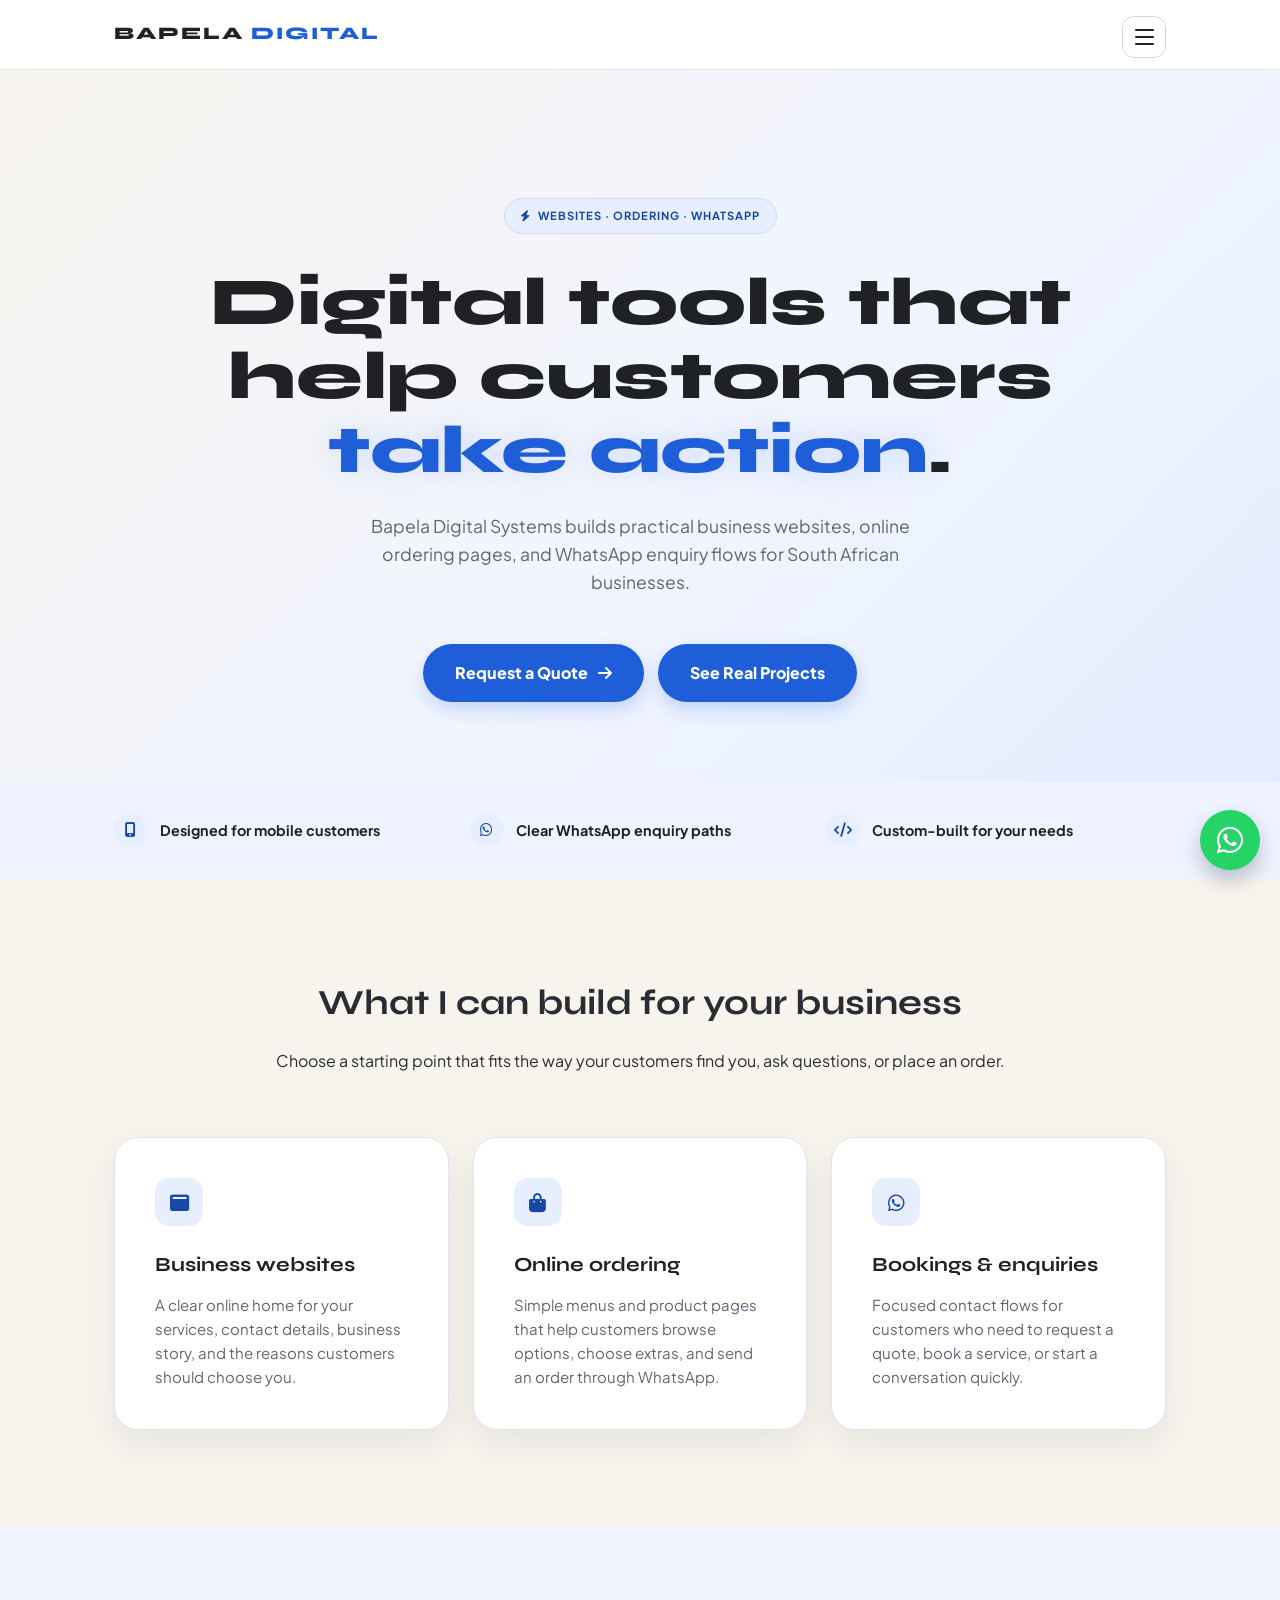
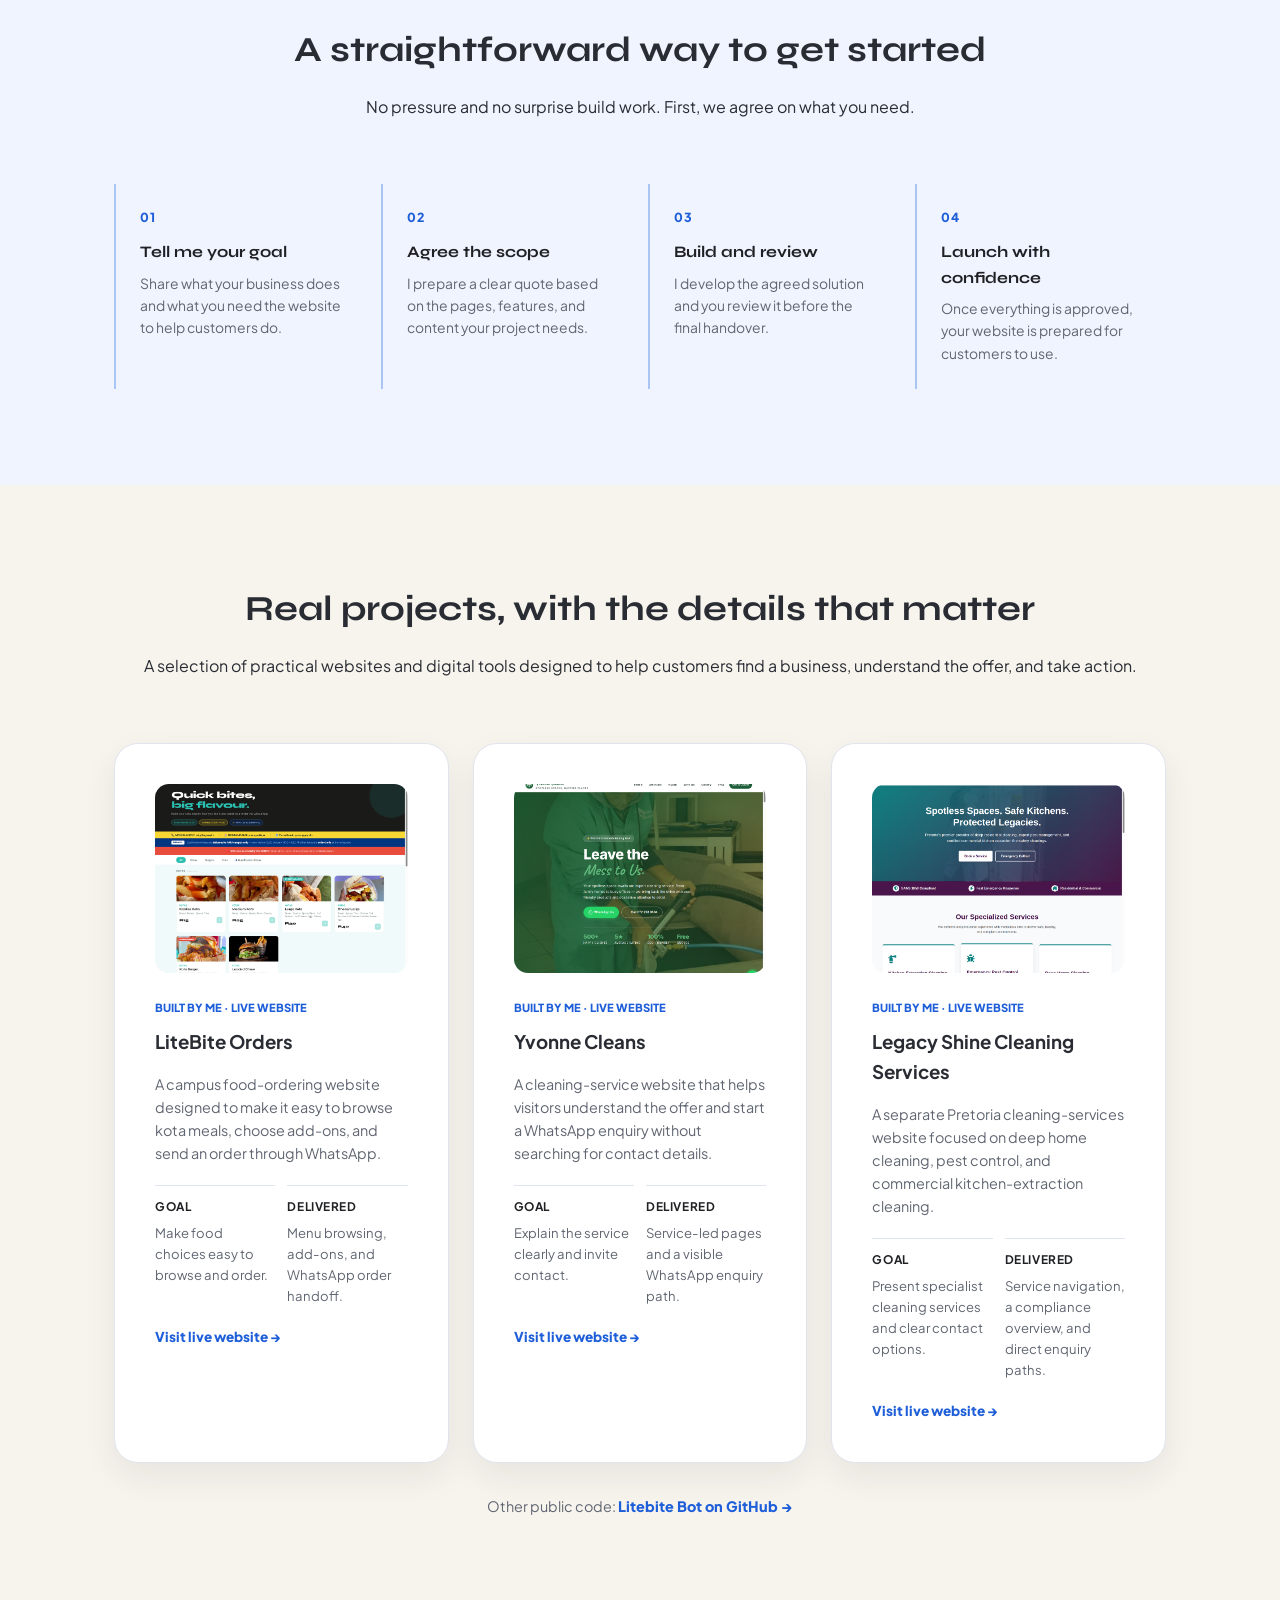
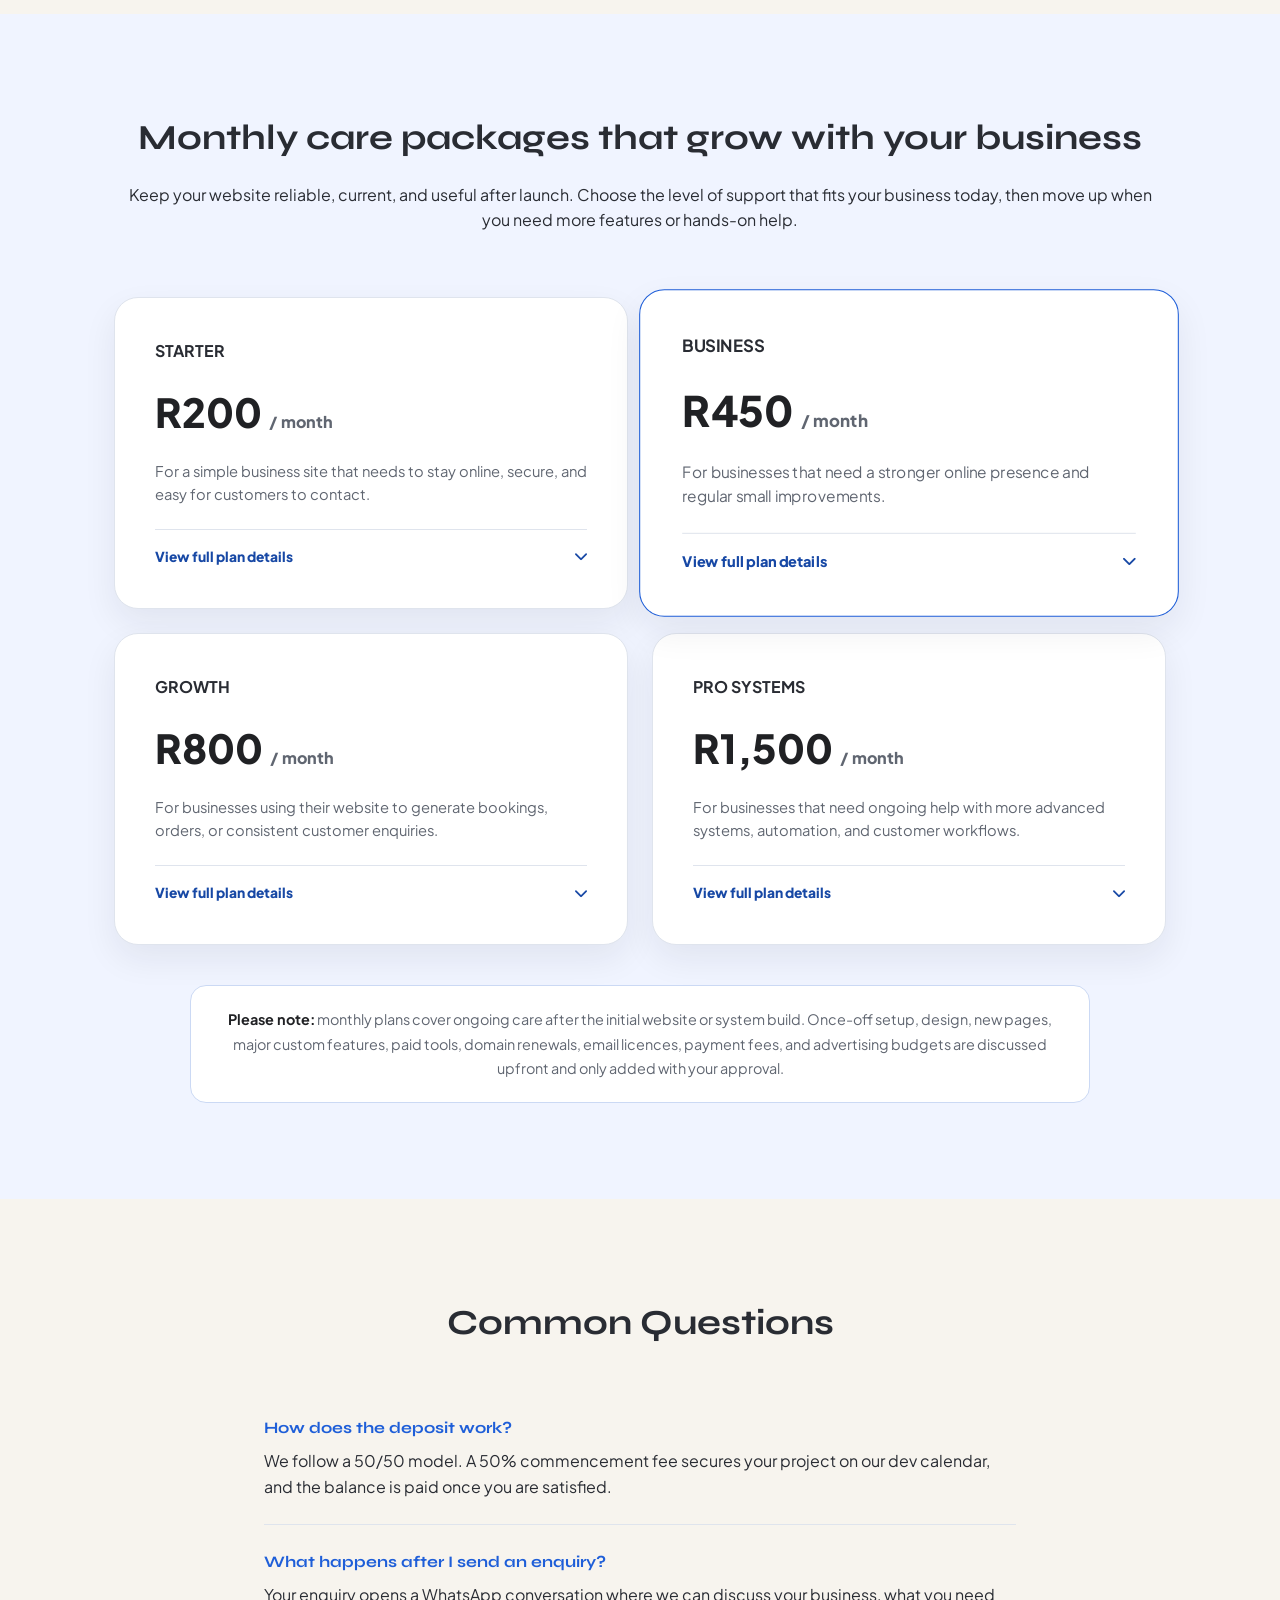
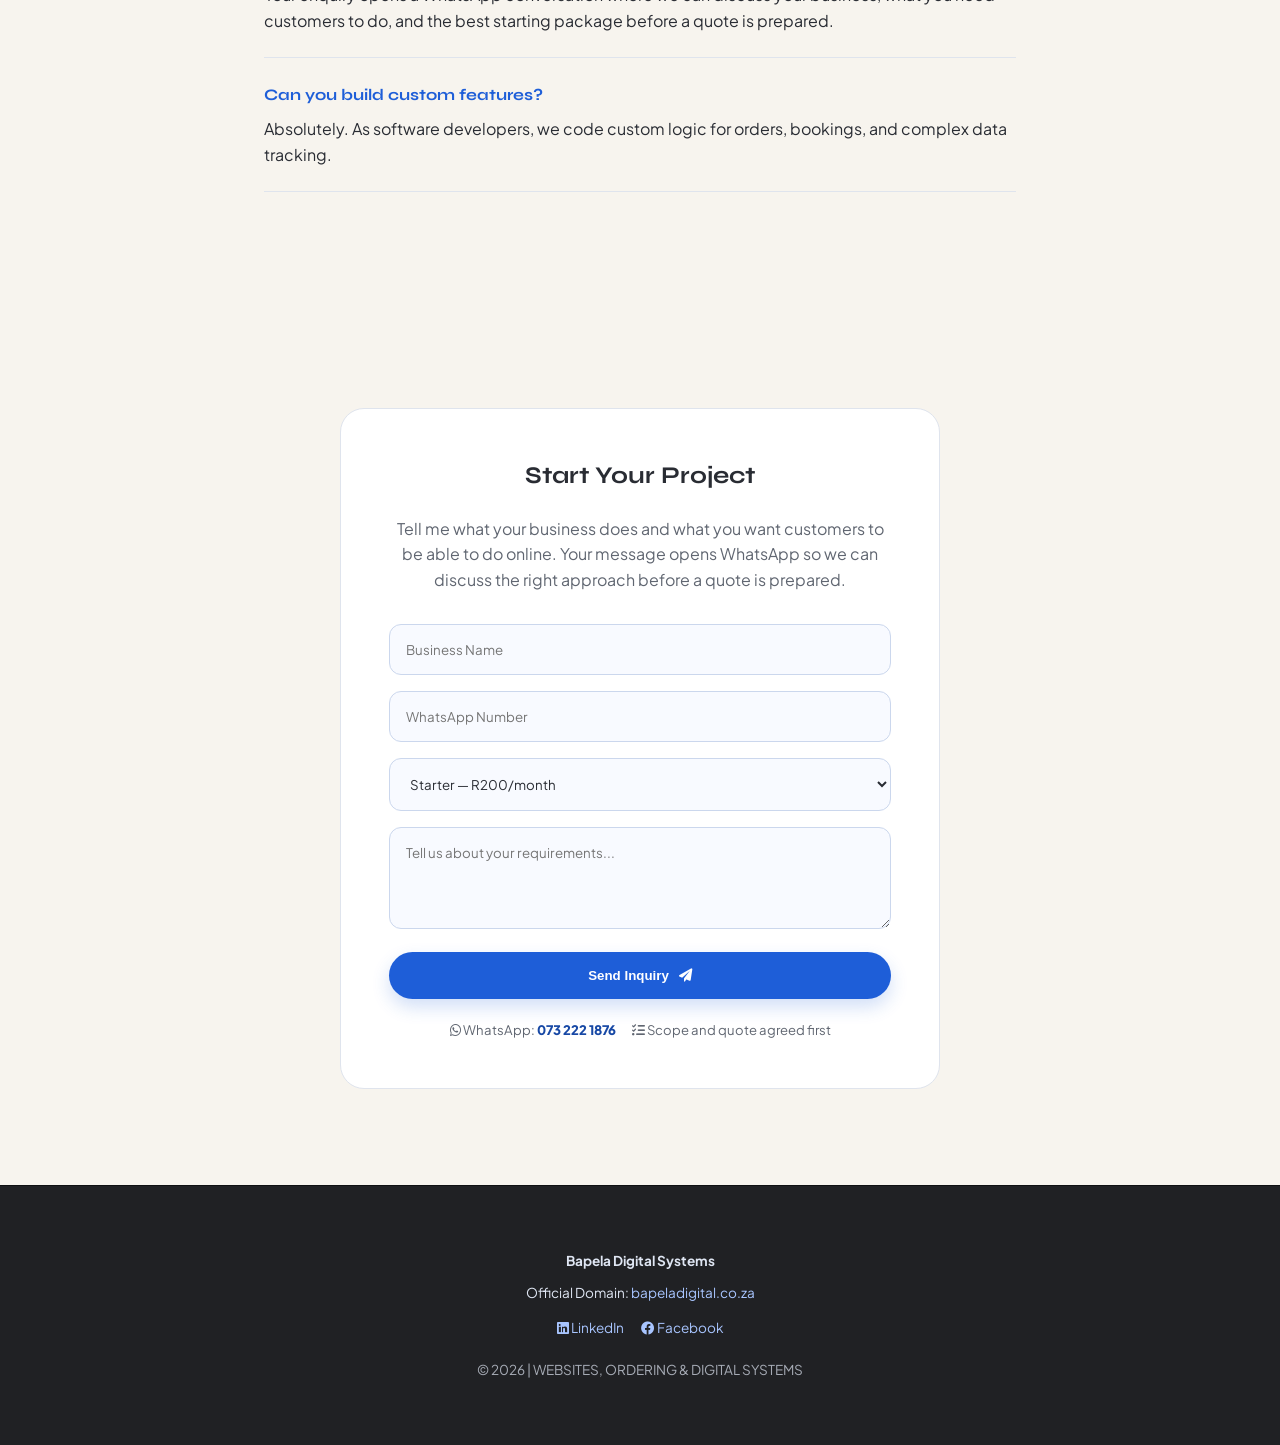
==== index.html @ 9dc8b7f1 "copy: streamline homepage brand messaging" ====
<!DOCTYPE html>
<html lang="en">
<head>
  <meta charset="UTF-8">
  <meta name="viewport" content="width=device-width, initial-scale=1.0">
  <title>Bapela Digital | Websites, Ordering &amp; Digital Systems</title>
  <meta name="description" content="Bapela Digital builds practical business websites, online ordering pages, and WhatsApp enquiry flows for South African businesses.">
  <meta name="author" content="Lucky Gomotso Malaka">
  <meta name="creator" content="Lucky Gomotso Malaka">
  <meta name="theme-color" content="#1e5ed8">
  <meta property="og:title" content="Bapela Digital">
  <meta property="og:description" content="Practical websites, ordering pages, and WhatsApp enquiry flows for South African businesses.">
  <meta property="og:type" content="website">
  <meta property="og:site_name" content="Bapela Digital">
  <meta property="og:locale" content="en_ZA">
  <meta property="og:url" content="https://bapeladigital.co.za/">
  <meta property="og:image" content="https://bapeladigital.co.za/assets/bapela-search-icon-512.png">
  <meta property="og:image:alt" content="Bapela Digital Systems blue-and-black logo">
  <meta property="og:image:width" content="512">
  <meta property="og:image:height" content="512">
  <meta name="twitter:card" content="summary">
  <meta name="twitter:title" content="Bapela Digital">
  <meta name="twitter:description" content="Practical websites, ordering pages, and WhatsApp enquiry flows for South African businesses.">
  <meta name="twitter:image" content="https://bapeladigital.co.za/assets/bapela-search-icon-512.png">
  <meta name="twitter:image:alt" content="Bapela Digital Systems blue-and-black logo">
  <link rel="canonical" href="https://bapeladigital.co.za/">
  <link href="https://fonts.googleapis.com/css2?family=Syne:wght@400;700;800&family=Plus+Jakarta+Sans:wght@300;400;500;600;700&display=swap" rel="stylesheet">
  <link rel="stylesheet" href="https://cdnjs.cloudflare.com/ajax/libs/font-awesome/6.0.0/css/all.min.css">
  
  <style>
    :root {
      --brand: #1e5ed8;
      --brand-strong: #1748a5;
      --brand-on-dark: #a8c5ff;
      --brand-glow: rgba(30, 94, 216, 0.16);
      --ink: #202124;
      --bg: #f7f4ee;
      --card: #ffffff;
      --text: #292c33;
      --sub: #606671;
      --border: #dfe4ed;
      --radius: 24px;
    }

    * { margin: 0; padding: 0; box-sizing: border-box; }
    html { scroll-behavior: smooth; }
    body { font-family: 'Plus Jakarta Sans', sans-serif; background: var(--bg); color: var(--text); line-height: 1.6; overflow-x: hidden; }
    .container { max-width: 1100px; margin: 0 auto; padding: 0 1.5rem; }

    /* Navigation */
    header { background: rgba(255, 255, 255, 0.94); backdrop-filter: blur(12px); padding: 0.72rem 0; position: sticky; top: 0; z-index: 1000; border-bottom: 1px solid var(--border); }
    .header-inner { display: flex; justify-content: space-between; align-items: center; }
    .logo { font-family: 'Syne', sans-serif; font-weight: 800; font-size: 1.1rem; text-transform: uppercase; letter-spacing: 2px; color: var(--ink); text-decoration: none; }
    .logo span { color: var(--brand); }
    .menu-wrap { position: relative; }
    .menu-toggle { align-items: center; background: #ffffff; border: 1px solid #cbd9f4; border-radius: 12px; cursor: pointer; display: inline-flex; flex-direction: column; gap: 5px; height: 42px; justify-content: center; padding: 0; width: 44px; }
    .menu-toggle span { background: var(--ink); border-radius: 2px; display: block; height: 2px; transition: transform .18s ease, opacity .18s ease; width: 19px; }
    .menu-toggle[aria-expanded="true"] span:nth-child(1) { transform: translateY(7px) rotate(45deg); }
    .menu-toggle[aria-expanded="true"] span:nth-child(2) { opacity: 0; }
    .menu-toggle[aria-expanded="true"] span:nth-child(3) { transform: translateY(-7px) rotate(-45deg); }
    .menu-panel { background: #ffffff; border: 1px solid var(--border); border-radius: 16px; box-shadow: 0 16px 34px rgba(32,33,36,.12); display: grid; gap: 0.15rem; min-width: 176px; opacity: 0; padding: 0.55rem; pointer-events: none; position: absolute; right: 0; top: calc(100% + 0.65rem); transform: translateY(-6px); transition: opacity .18s ease, transform .18s ease; visibility: hidden; }
    .menu-panel.is-open { opacity: 1; pointer-events: auto; transform: translateY(0); visibility: visible; }
    .menu-panel a { border-radius: 10px; color: var(--ink); font-size: 0.84rem; font-weight: 800; padding: 0.75rem 0.85rem; text-decoration: none; }
    .menu-panel a:hover, .menu-panel a:focus-visible { background: #eef3ff; color: var(--brand-strong); outline: none; }

    /* Hero */
    .hero { padding: 8rem 0 5rem; text-align: center; background: linear-gradient(135deg, #f7f4ee 0%, #f1f5ff 55%, #e3edff 100%); }
    .status-badge { display: inline-flex; align-items: center; gap: 8px; background: #e7efff; padding: 8px 16px; border-radius: 100px; border: 1px solid #c9dcff; font-size: 0.7rem; font-weight: 700; color: var(--brand-strong); margin-bottom: 2rem; text-transform: uppercase; letter-spacing: 1px; }
    .hero h1 { font-family: 'Syne', sans-serif; font-size: clamp(2.2rem, 8vw, 4.2rem); font-weight: 800; line-height: 1.1; margin-bottom: 1.5rem; color: var(--ink); }
    .hero h1 span { color: var(--brand); text-shadow: 0 0 30px var(--brand-glow); }
    .hero p { color: var(--sub); font-size: 1.1rem; max-width: 600px; margin: 0 auto 3rem; }
    .hero-actions { display: flex; justify-content: center; gap: 0.9rem; flex-wrap: wrap; }
    .btn-outline { background: transparent; color: var(--brand-strong); border: 1px solid #8dcdbf; box-shadow: none; }
    .btn-outline:hover { background: #ffffff; color: var(--brand-strong); }

    /* Grids & Cards */
    section { padding: 6rem 0; }
    .section-head { text-align: center; margin-bottom: 4rem; }
    .section-head h2 { font-family: 'Syne', sans-serif; font-size: 2.2rem; margin-bottom: 1rem; }
    .grid { display: grid; grid-template-columns: repeat(auto-fit, minmax(300px, 1fr)); gap: 1.5rem; }
    #cases .grid { grid-template-columns: repeat(auto-fit, minmax(280px, 1fr)); }
    .card { background: var(--card); padding: 2.5rem; border-radius: var(--radius); border: 1px solid var(--border); box-shadow: 0 14px 34px rgba(32, 33, 36, 0.07); transition: 0.4s cubic-bezier(0.23, 1, 0.32, 1); }
    .card:hover { border-color: #a7c2f5; transform: translateY(-10px); box-shadow: 0 20px 40px rgba(32, 33, 36, 0.13); }
    .project-card { color: inherit; }
    .project-card img { display: block; width: 100%; aspect-ratio: 4 / 3; object-fit: cover; border-radius: 14px; margin-bottom: 1.25rem; }
    .project-thumb { display: block; border-radius: 14px; }
    .project-thumb:focus-visible, .project-links a:focus-visible { outline: 3px solid var(--brand); outline-offset: 4px; }
    .project-links { display: flex; gap: 1rem; flex-wrap: wrap; margin-top: 1.25rem; }
    .project-links a { color: var(--brand); font-size: 0.85rem; font-weight: 800; text-decoration: none; }
    .project-links a:hover { text-decoration: underline; }
    .other-project { margin-top: 2rem; text-align: center; color: var(--sub); font-size: 0.9rem; }
    .other-project a { color: var(--brand); font-weight: 800; text-decoration: none; }
    .other-project a:hover { text-decoration: underline; }

    /* Services, process and credibility */
    .proof-bar { display: grid; grid-template-columns: repeat(3, 1fr); gap: 1rem; }
    .proof-item { display: flex; gap: 0.75rem; align-items: center; color: var(--ink); font-size: 0.9rem; font-weight: 700; }
    .proof-item i { width: 2.1rem; height: 2.1rem; display: grid; place-items: center; border-radius: 50%; background: #e7efff; color: var(--brand-strong); }
    .service-card { min-height: 100%; }
    .service-icon { display: grid; place-items: center; width: 3rem; height: 3rem; border-radius: 14px; background: #e7efff; color: var(--brand-strong); font-size: 1.2rem; margin-bottom: 1.4rem; }
    .service-card h3 { font-family: 'Syne', sans-serif; font-size: 1.25rem; margin-bottom: 0.75rem; color: var(--ink); }
    .service-card p { color: var(--sub); font-size: 0.94rem; }
    .process-grid { display: grid; grid-template-columns: repeat(4, 1fr); gap: 1rem; }
    .step { position: relative; padding: 1.5rem; border-left: 2px solid #aac4f4; }
    .step-number { display: block; color: var(--brand); font-weight: 800; font-size: 0.78rem; letter-spacing: 0.1em; margin-bottom: 0.7rem; }
    .step h3 { color: var(--ink); font-family: 'Syne', sans-serif; font-size: 1rem; margin-bottom: 0.5rem; }
    .step p { color: var(--sub); font-size: 0.87rem; }
    .case-facts { display: grid; grid-template-columns: 1fr 1fr; gap: 0.75rem; margin-top: 1.25rem; }
    .case-fact { padding-top: 0.75rem; border-top: 1px solid var(--border); color: var(--sub); font-size: 0.82rem; }
    .case-fact strong { display: block; color: var(--ink); font-size: 0.74rem; text-transform: uppercase; letter-spacing: 0.05em; margin-bottom: 0.3rem; }

    /* Tech Stack Icons */
    .tech-icons { display: flex; justify-content: center; gap: 2.5rem; flex-wrap: wrap; opacity: 0.7; margin-top: 2rem; color: var(--ink); }
    .tech-icons i, .tech-icons span { font-size: 2rem; transition: 0.3s; }
    
    /* Pricing */
    .price { font-size: 2.5rem; font-weight: 800; margin: 1rem 0; color: var(--ink); }
    .price span { font-size: 1rem; color: var(--sub); }
    #pricing .grid { grid-template-columns: repeat(2, minmax(0, 1fr)); align-items: stretch; }
    .price-card-intro { color: var(--sub); font-size: 0.92rem; min-height: 3rem; }
    .plan-details { border-top: 1px solid var(--border); margin-top: 1.35rem; padding-top: 1rem; }
    .plan-details summary { align-items: center; color: var(--brand-strong); cursor: pointer; display: flex; font-size: 0.86rem; font-weight: 800; justify-content: space-between; list-style: none; }
    .plan-details summary::-webkit-details-marker { display: none; }
    .plan-details summary i { transition: transform 0.2s ease; }
    .plan-details[open] { background: #f8faff; border: 1px solid #cbd9f4; border-radius: 16px; padding: 1.15rem 1.25rem 1.3rem; }
    .plan-details[open] summary { padding-bottom: 0.45rem; }
    .plan-details[open] summary i { transform: rotate(180deg); }
    .inclusion-heading { border-left: 3px solid var(--brand); color: var(--ink); font-family: 'Syne', sans-serif; font-size: 0.8rem; font-weight: 800; letter-spacing: 0.06em; line-height: 1.3; margin: 1.6rem 0 0.9rem; padding-left: 0.7rem; text-transform: uppercase; }
    .plan-details .check-list { list-style: none; margin: 0 0 1.5rem; }
    .check-list li { margin-bottom: 0.9rem; font-size: 0.9rem; color: var(--sub); display: flex; align-items: flex-start; gap: 10px; line-height: 1.55; }
    .check-list i { color: var(--brand); margin-top: 0.32rem; }
    .plan-note { border-top: 1px solid var(--border); color: var(--sub); font-size: 0.8rem; line-height: 1.6; margin-top: 0.4rem; padding-top: 1.2rem; }
    .pricing-scope-note { background: #ffffff; border: 1px solid #cbd9f4; border-radius: 16px; color: var(--sub); font-size: 0.9rem; line-height: 1.7; margin: 2.5rem auto 0; max-width: 900px; padding: 1.3rem 1.5rem; text-align: center; }
    .pricing-scope-note strong { color: var(--ink); }

    /* FAQ */
    .faq-item { margin-bottom: 1.5rem; border-bottom: 1px solid var(--border); padding-bottom: 1.5rem; }
    .faq-item h4 { color: var(--brand); margin-bottom: 0.5rem; font-family: 'Syne'; }

    /* Form */
    .form-wrap { background: var(--card); padding: 3rem; border-radius: var(--radius); border: 1px solid var(--border); max-width: 600px; margin: 0 auto; }
    input, select, textarea { width: 100%; background: #f8faff; border: 1px solid #cbd7ed; padding: 1rem; border-radius: 12px; color: var(--text); margin-bottom: 1rem; font-family: inherit; }
    .contact-intro { max-width: 600px; text-align: center; color: var(--sub); margin: -0.75rem auto 2rem; }
    .contact-meta { display: flex; justify-content: center; gap: 1rem; flex-wrap: wrap; color: var(--sub); font-size: 0.82rem; margin-top: 1.25rem; }
    .contact-meta a { color: var(--brand-strong); font-weight: 800; text-decoration: none; }

    .btn { background: var(--brand); color: #ffffff; padding: 1rem 2rem; border-radius: 50px; text-decoration: none; font-weight: 800; display: inline-flex; align-items: center; gap: 10px; border: none; cursor: pointer; transition: 0.3s; box-shadow: 0 8px 18px rgba(30, 94, 216, 0.2); }
    .btn:hover { background: var(--brand-strong); transform: translateY(-2px); }
    
    /* Footer & Float */
    footer { padding: 4rem 0; background: var(--ink); border-top: 1px solid #0f1012; text-align: center; color: #dfe6f3; font-size: 0.85rem; }
    .wa-float { position: fixed; bottom: 30px; right: 20px; background: #25D366; width: 60px; height: 60px; border-radius: 50%; display: grid; place-items: center; color: white; font-size: 30px; box-shadow: 0 10px 20px rgba(32,33,36,0.25); z-index: 1001; text-decoration: none; }

    /* ==========================================
       MOBILE RESPONSIVE FIXES
       ========================================== */
    @media (max-width: 768px) {
      section { padding: 4rem 0; }
      
      .header-inner { gap: 10px; }
      
      .hero { padding: 5rem 0 3rem; }
      .hero h1 { font-size: 2.2rem; }
      .hero p { font-size: 1rem; }

      .grid, #cases .grid, #pricing .grid { grid-template-columns: 1fr; } /* Force cards to stack */
      .proof-bar, .process-grid { grid-template-columns: 1fr; }
      .proof-item { justify-content: center; }
      
      .card { padding: 1.5rem; }
      
      .form-wrap { padding: 1.5rem; }
      
      .tech-icons { gap: 1.5rem; }
      .tech-icons i { font-size: 1.5rem; }

      .section-head h2 { font-size: 1.8rem; }
      
      /* Make sure pricing card doesn't stay scaled on mobile */
      #pricing .card { transform: none !important; margin-bottom: 1rem; }
    }
  </style>
  <link rel="icon" type="image/png" sizes="48x48" href="assets/bapela-search-icon-48.png">
  <link rel="icon" type="image/png" sizes="192x192" href="assets/bapela-search-icon-192.png">
  <link rel="shortcut icon" href="favicon.ico">
  <link rel="apple-touch-icon" sizes="192x192" href="assets/bapela-search-icon-192.png">
  <link rel="manifest" href="site.webmanifest">
  <script type="application/ld+json">
  {
    "@context": "https://schema.org",
    "@graph": [
      {
        "@type": "Organization",
        "@id": "https://bapeladigital.co.za/#organization",
        "name": "Bapela Digital",
        "alternateName": "Bapela Digital Systems",
        "url": "https://bapeladigital.co.za/",
        "description": "Digital design and software development agency specializing in web engineering, custom application development, and digital branding.",
        "logo": { "@id": "https://bapeladigital.co.za/#logo" },
        "image": { "@id": "https://bapeladigital.co.za/#logo" },
        "founder": { "@id": "https://bapeladigital.co.za/#person" },
        "owner": { "@id": "https://bapeladigital.co.za/#person" },
        "telephone": "+27732221876",
        "contactPoint": {
          "@type": "ContactPoint",
          "contactType": "sales",
          "telephone": "+27732221876",
          "url": "https://wa.me/27732221876"
        },
        "knowsAbout": [
          "Software Engineering",
          "Web Development",
          "User Interface Design",
          "Mobile Application Development"
        ],
        "workExample": [
          {
            "@type": "CreativeWork",
            "name": "LiteBite Orders",
            "url": "https://litebite.netlify.app/",
            "description": "A food-ordering website with menu browsing, add-ons, and WhatsApp order handoff."
          },
          {
            "@type": "CreativeWork",
            "name": "Yvonne Cleans",
            "url": "https://yvonne-cleans.vercel.app/",
            "description": "A cleaning-service website with clear service information and a WhatsApp enquiry path."
          }
        ]
      },
      {
        "@type": "ImageObject",
        "@id": "https://bapeladigital.co.za/#logo",
        "url": "https://bapeladigital.co.za/assets/bapela-search-icon-512.png",
        "contentUrl": "https://bapeladigital.co.za/assets/bapela-search-icon-512.png",
        "width": 512,
        "height": 512,
        "caption": "Bapela Digital logo"
      },
      {
        "@type": "Person",
        "@id": "https://bapeladigital.co.za/#person",
        "name": "Lucky Gomotso Malaka",
        "jobTitle": "Founder & Lead Software Engineer",
        "url": "https://bapeladigital.co.za/",
        "image": "https://bapeladigital.co.za/assets/lucky-malaka-circle.webp",
        "worksFor": { "@id": "https://bapeladigital.co.za/#organization" },
        "alumniOf": {
          "@type": "CollegeOrUniversity",
          "name": "Nelson Mandela University"
        },
        "knowsAbout": [
          "Software Development",
          "C#",
          "JavaScript",
          "Kotlin",
          "Web Engineering"
        ],
        "sameAs": [
          "https://github.com/beanboy908",
          "https://github.com/nkadimengmaledimu-cmyk",
          "https://www.linkedin.com/in/lucky-malaka-103bb4429",
          "https://www.facebook.com/lucky.malaka.14"
        ]
      }
    ]
  }
  </script>
</head>
<body>

<header>
  <div class="container header-inner">
    <a href="#" class="logo">Bapela <span>Digital</span></a>
    <div class="menu-wrap">
      <button class="menu-toggle" id="menu-toggle" type="button" aria-controls="primary-menu" aria-expanded="false" aria-label="Open navigation menu"><span></span><span></span><span></span></button>
      <nav class="menu-panel" id="primary-menu" aria-label="Explore Bapela">
        <a href="#services">Services</a>
        <a href="#cases">Projects</a>
        <a href="about.html">About Lucky</a>
      </nav>
    </div>
  </div>
</header>

<section class="hero">
  <div class="container">
    <div class="status-badge"><i class="fas fa-bolt"></i> Websites · Ordering · WhatsApp</div>
    <h1>Digital tools that help customers <span>take action</span>.</h1>
    <p>Bapela Digital Systems builds practical business websites, online ordering pages, and WhatsApp enquiry flows for South African businesses.</p>
    <div class="hero-actions">
      <a href="#contact" class="btn">Request a Quote <i class="fas fa-arrow-right"></i></a>
      <a href="#cases" class="btn btn-outline">See Real Projects</a>
    </div>
  </div>
</section>

<section style="padding: 2rem 0; background: #eef3ff;">
  <div class="container">
    <div class="proof-bar" aria-label="How Bapela builds">
      <div class="proof-item"><i class="fas fa-mobile-screen-button" aria-hidden="true"></i> Designed for mobile customers</div>
      <div class="proof-item"><i class="fab fa-whatsapp" aria-hidden="true"></i> Clear WhatsApp enquiry paths</div>
      <div class="proof-item"><i class="fas fa-code" aria-hidden="true"></i> Custom-built for your needs</div>
    </div>
  </div>
</section>

<section id="services">
  <div class="container">
    <div class="section-head">
      <h2>What I can build for your business</h2>
      <p>Choose a starting point that fits the way your customers find you, ask questions, or place an order.</p>
    </div>
    <div class="grid">
      <article class="card service-card">
        <div class="service-icon"><i class="fas fa-window-maximize" aria-hidden="true"></i></div>
        <h3>Business websites</h3>
        <p>A clear online home for your services, contact details, business story, and the reasons customers should choose you.</p>
      </article>
      <article class="card service-card">
        <div class="service-icon"><i class="fas fa-bag-shopping" aria-hidden="true"></i></div>
        <h3>Online ordering</h3>
        <p>Simple menus and product pages that help customers browse options, choose extras, and send an order through WhatsApp.</p>
      </article>
      <article class="card service-card">
        <div class="service-icon"><i class="fab fa-whatsapp" aria-hidden="true"></i></div>
        <h3>Bookings &amp; enquiries</h3>
        <p>Focused contact flows for customers who need to request a quote, book a service, or start a conversation quickly.</p>
      </article>
    </div>
  </div>
</section>

<section id="process" style="background: #f0f4ff;">
  <div class="container">
    <div class="section-head">
      <h2>A straightforward way to get started</h2>
      <p>No pressure and no surprise build work. First, we agree on what you need.</p>
    </div>
    <div class="process-grid">
      <article class="step"><span class="step-number">01</span><h3>Tell me your goal</h3><p>Share what your business does and what you need the website to help customers do.</p></article>
      <article class="step"><span class="step-number">02</span><h3>Agree the scope</h3><p>I prepare a clear quote based on the pages, features, and content your project needs.</p></article>
      <article class="step"><span class="step-number">03</span><h3>Build and review</h3><p>I develop the agreed solution and you review it before the final handover.</p></article>
      <article class="step"><span class="step-number">04</span><h3>Launch with confidence</h3><p>Once everything is approved, your website is prepared for customers to use.</p></article>
    </div>
  </div>
</section>

<section id="cases">
  <div class="container">
    <div class="section-head">
      <h2>Real projects, with the details that matter</h2>
      <p>A selection of practical websites and digital tools designed to help customers find a business, understand the offer, and take action.</p>
    </div>
    <div class="grid">
      <article class="card project-card">
        <a class="project-thumb" href="https://litebite.netlify.app/" target="_blank" rel="noopener" aria-label="Open the LiteBite Orders live website">
          <img src="assets/litebite-preview.webp" alt="Screenshot of the LiteBite Fast Food ordering website" loading="lazy">
        </a>
        <span style="font-size: 0.7rem; color: var(--brand); font-weight: 800; text-transform: uppercase;">Built by me · Live website</span>
        <h3 style="margin-top: 0.5rem;">LiteBite Orders</h3>
        <p style="font-size: 0.9rem; color: var(--sub); margin-top: 1rem;">A campus food-ordering website designed to make it easy to browse kota meals, choose add-ons, and send an order through WhatsApp.</p>
        <div class="case-facts">
          <p class="case-fact"><strong>Goal</strong>Make food choices easy to browse and order.</p>
          <p class="case-fact"><strong>Delivered</strong>Menu browsing, add-ons, and WhatsApp order handoff.</p>
        </div>
        <div class="project-links"><a href="https://litebite.netlify.app/" target="_blank" rel="noopener">Visit live website →</a></div>
      </article>
      <article class="card project-card">
        <a class="project-thumb" href="https://yvonne-cleans.vercel.app/" target="_blank" rel="noopener" aria-label="Open the Yvonne Cleans live website">
          <img src="assets/yvonne-cleans-preview.webp" alt="Screenshot of the Yvonne Cleans cleaning-service website" loading="lazy">
        </a>
        <span style="font-size: 0.7rem; color: var(--brand); font-weight: 800; text-transform: uppercase;">Built by me · Live website</span>
        <h3 style="margin-top: 0.5rem;">Yvonne Cleans</h3>
        <p style="font-size: 0.9rem; color: var(--sub); margin-top: 1rem;">A cleaning-service website that helps visitors understand the offer and start a WhatsApp enquiry without searching for contact details.</p>
        <div class="case-facts">
          <p class="case-fact"><strong>Goal</strong>Explain the service clearly and invite contact.</p>
          <p class="case-fact"><strong>Delivered</strong>Service-led pages and a visible WhatsApp enquiry path.</p>
        </div>
        <div class="project-links"><a href="https://yvonne-cleans.vercel.app/" target="_blank" rel="noopener">Visit live website →</a></div>
      </article>
      <article class="card project-card">
        <a class="project-thumb" href="https://legacyshineweb.vercel.app/" target="_blank" rel="noopener" aria-label="Open the Legacy Shine Cleaning Services live website">
          <img src="assets/legacy-shine-preview.webp" alt="Screenshot of the Legacy Shine Cleaning Services website" loading="lazy">
        </a>
        <span style="font-size: 0.7rem; color: var(--brand); font-weight: 800; text-transform: uppercase;">Built by me · Live website</span>
        <h3 style="margin-top: 0.5rem;">Legacy Shine Cleaning Services</h3>
        <p style="font-size: 0.9rem; color: var(--sub); margin-top: 1rem;">A separate Pretoria cleaning-services website focused on deep home cleaning, pest control, and commercial kitchen-extraction cleaning.</p>
        <div class="case-facts">
          <p class="case-fact"><strong>Goal</strong>Present specialist cleaning services and clear contact options.</p>
          <p class="case-fact"><strong>Delivered</strong>Service navigation, a compliance overview, and direct enquiry paths.</p>
        </div>
        <div class="project-links"><a href="https://legacyshineweb.vercel.app/" target="_blank" rel="noopener">Visit live website →</a></div>
      </article>
    </div>
    <p class="other-project">Other public code: <a href="https://github.com/nkadimengmaledimu-cmyk/litebite-bot" target="_blank" rel="noopener">Litebite Bot on GitHub →</a></p>
  </div>
</section>

<section id="pricing" style="background: #f0f4ff;">
  <div class="container">
    <div class="section-head">
      <h2>Monthly care packages that grow with your business</h2>
      <p>Keep your website reliable, current, and useful after launch. Choose the level of support that fits your business today, then move up when you need more features or hands-on help.</p>
    </div>
    <div class="grid">
      <article class="card">
        <h4>STARTER</h4>
        <div class="price">R200 <span>/ month</span></div>
        <p class="price-card-intro">For a simple business site that needs to stay online, secure, and easy for customers to contact.</p>
        <details class="plan-details">
          <summary>View full plan details <i class="fas fa-chevron-down" aria-hidden="true"></i></summary>
          <p class="inclusion-heading">Included features</p>
        <ul class="check-list">
          <li><i class="fas fa-check"></i> Management of one existing landing page</li>
          <li><i class="fas fa-check"></i> Working WhatsApp, call, email, and social links</li>
          <li><i class="fas fa-check"></i> Contact details, business hours, and one small text or image update each month</li>
        </ul>
        <p class="inclusion-heading">Monthly maintenance</p>
        <ul class="check-list">
          <li><i class="fas fa-check"></i> Website availability and broken-link check</li>
          <li><i class="fas fa-check"></i> SSL and basic hosting health check</li>
          <li><i class="fas fa-check"></i> Support for straightforward website questions</li>
        </ul>
          <p class="plan-note">Best for an established one-page site. New pages, redesigns, and new functionality are quoted separately.</p>
        </details>
      </article>
      <article class="card" style="border-color: var(--brand); transform: scale(1.05);">
        <h4>BUSINESS</h4>
        <div class="price">R450 <span>/ month</span></div>
        <p class="price-card-intro">For businesses that need a stronger online presence and regular small improvements.</p>
        <details class="plan-details">
          <summary>View full plan details <i class="fas fa-chevron-down" aria-hidden="true"></i></summary>
          <p class="inclusion-heading">Included features</p>
        <ul class="check-list">
          <li><i class="fas fa-check"></i> Management of an existing website with up to five core pages</li>
          <li><i class="fas fa-check"></i> WhatsApp enquiries, contact form, Google Maps, and social links</li>
          <li><i class="fas fa-check"></i> Basic local SEO details such as page titles and business information</li>
        </ul>
        <p class="inclusion-heading">Monthly maintenance</p>
        <ul class="check-list">
          <li><i class="fas fa-check"></i> Website availability, link, and contact-form check</li>
          <li><i class="fas fa-check"></i> Up to two small content updates each month</li>
          <li><i class="fas fa-check"></i> Hosting, SSL, and routine site health review</li>
        </ul>
          <p class="plan-note">Ideal for a service business. New pages, new branding, and campaigns are scoped and quoted before work starts.</p>
        </details>
      </article>
      <article class="card">
        <h4>GROWTH</h4>
        <div class="price">R800 <span>/ month</span></div>
        <p class="price-card-intro">For businesses using their website to generate bookings, orders, or consistent customer enquiries.</p>
        <details class="plan-details">
          <summary>View full plan details <i class="fas fa-chevron-down" aria-hidden="true"></i></summary>
          <p class="inclusion-heading">Included features</p>
        <ul class="check-list">
          <li><i class="fas fa-check"></i> Management of an existing booking, order, or enquiry journey</li>
          <li><i class="fas fa-check"></i> Guidance for an existing professional email, booking, or ordering tool</li>
          <li><i class="fas fa-check"></i> Basic analytics review to identify enquiry and customer-journey improvements</li>
        </ul>
        <p class="inclusion-heading">Monthly maintenance</p>
        <ul class="check-list">
          <li><i class="fas fa-check"></i> Monthly checks of key customer actions, forms, links, and site health</li>
          <li><i class="fas fa-check"></i> Up to four small content updates each month</li>
          <li><i class="fas fa-check"></i> One agreed small conversion or usability improvement per month</li>
        </ul>
          <p class="plan-note">Third-party subscriptions, payment fees, and major booking or ordering changes are not included unless agreed in writing.</p>
        </details>
      </article>
      <article class="card">
        <h4>PRO SYSTEMS</h4>
        <div class="price">R1,500 <span>/ month</span></div>
        <p class="price-card-intro">For businesses that need ongoing help with more advanced systems, automation, and customer workflows.</p>
        <details class="plan-details">
          <summary>View full plan details <i class="fas fa-chevron-down" aria-hidden="true"></i></summary>
          <p class="inclusion-heading">Included features</p>
        <ul class="check-list">
          <li><i class="fas fa-check"></i> Monitoring of agreed website, booking, order, or automation workflows</li>
          <li><i class="fas fa-check"></i> Support for connected forms, customer data flows, and operational journeys</li>
          <li><i class="fas fa-check"></i> Monthly planning call or message check-in to prioritise improvements</li>
        </ul>
        <p class="inclusion-heading">Monthly maintenance</p>
        <ul class="check-list">
          <li><i class="fas fa-check"></i> Priority support for the agreed digital system</li>
          <li><i class="fas fa-check"></i> Regular website health, link, form, and workflow checks</li>
          <li><i class="fas fa-check"></i> One agreed small system or process improvement each month</li>
        </ul>
          <p class="plan-note">Major new modules, integrations, redesigns, and custom development are planned and quoted separately before implementation.</p>
        </details>
      </article>
    </div>
    <p class="pricing-scope-note"><strong>Please note:</strong> monthly plans cover ongoing care after the initial website or system build. Once-off setup, design, new pages, major custom features, paid tools, domain renewals, email licences, payment fees, and advertising budgets are discussed upfront and only added with your approval.</p>
  </div>
</section>

<section id="faq">
  <div class="container" style="max-width: 800px;">
    <div class="section-head">
      <h2>Common Questions</h2>
    </div>
    <div class="faq-item">
      <h4>How does the deposit work?</h4>
      <p>We follow a 50/50 model. A 50% commencement fee secures your project on our dev calendar, and the balance is paid once you are satisfied.</p>
    </div>
    <div class="faq-item">
      <h4>What happens after I send an enquiry?</h4>
      <p>Your enquiry opens a WhatsApp conversation where we can discuss your business, what you need customers to do, and the best starting package before a quote is prepared.</p>
    </div>
    <div class="faq-item">
      <h4>Can you build custom features?</h4>
      <p>Absolutely. As software developers, we code custom logic for orders, bookings, and complex data tracking.</p>
    </div>
  </div>
</section>

<section id="contact">
  <div class="container">
    <div class="form-wrap">
      <h2 style="text-align: center; margin-bottom: 2rem; font-family: 'Syne';">Start Your Project</h2>
      <p class="contact-intro">Tell me what your business does and what you want customers to be able to do online. Your message opens WhatsApp so we can discuss the right approach before a quote is prepared.</p>
      <input type="text" id="name" placeholder="Business Name">
      <input type="tel" id="phone" placeholder="WhatsApp Number">
      <select id="package">
        <option>Starter — R200/month</option>
        <option>Business — R450/month</option>
        <option>Growth — R800/month</option>
        <option>Pro Systems — R1,500/month</option>
        <option>Custom Development</option>
      </select>
      <textarea id="msg" rows="4" placeholder="Tell us about your requirements..."></textarea>
      <button class="btn" style="width: 100%; justify-content: center;" onclick="sendToWA()">Send Inquiry <i class="fas fa-paper-plane"></i></button>
      <div class="contact-meta"><span><i class="fab fa-whatsapp" aria-hidden="true"></i> WhatsApp: <a href="https://wa.me/27732221876" target="_blank" rel="noopener">073 222 1876</a></span><span><i class="fas fa-list-check" aria-hidden="true"></i> Scope and quote agreed first</span></div>
    </div>
  </div>
</section>

<footer>
  <div class="container">
    <p><strong>Bapela Digital Systems</strong></p>
    <p style="margin-top: 10px;">Official Domain: <a href="https://bapeladigital.co.za" style="color: var(--brand-on-dark); text-decoration: none;">bapeladigital.co.za</a></p>
    <p style="margin-top: 14px;"><a href="https://www.linkedin.com/in/lucky-malaka-103bb4429" target="_blank" rel="noopener" style="color: var(--brand-on-dark); text-decoration: none; margin: 0 0.55rem;"><i class="fab fa-linkedin" aria-hidden="true"></i> LinkedIn</a><a href="https://www.facebook.com/lucky.malaka.14" target="_blank" rel="noopener" style="color: var(--brand-on-dark); text-decoration: none; margin: 0 0.55rem;"><i class="fab fa-facebook" aria-hidden="true"></i> Facebook</a></p>
    <p style="opacity: 0.7; margin-top: 20px;">© 2026 | WEBSITES, ORDERING &amp; DIGITAL SYSTEMS</p>
  </div>
</footer>

<a href="https://wa.me/27732221876" class="wa-float" target="_blank"><i class="fab fa-whatsapp"></i></a>

<script>
  function sendToWA() {
    const name = document.getElementById('name').value;
    const phone = document.getElementById('phone').value;
    const pkg = document.getElementById('package').value;
    const msg = document.getElementById('msg').value;

    if(!name || !phone) return alert('Please provide your name and number.');

    const text = `New Bapela Digital Inquiry\n\nBusiness: ${name}\nWhatsApp: ${phone}\nPackage: ${pkg}\nMessage: ${msg}`;
    window.open(`https://wa.me/27732221876?text=${encodeURIComponent(text)}`, '_blank', 'noopener');
  }

  const menuToggle = document.getElementById('menu-toggle');
  const primaryMenu = document.getElementById('primary-menu');
  function closeMenu() { menuToggle.setAttribute('aria-expanded', 'false'); primaryMenu.classList.remove('is-open'); }
  menuToggle.addEventListener('click', () => {
    const isOpen = menuToggle.getAttribute('aria-expanded') === 'true';
    menuToggle.setAttribute('aria-expanded', String(!isOpen));
    primaryMenu.classList.toggle('is-open', !isOpen);
  });
  primaryMenu.addEventListener('click', closeMenu);
  document.addEventListener('click', (event) => { if (!event.target.closest('.menu-wrap')) closeMenu(); });
  document.addEventListener('keydown', (event) => { if (event.key === 'Escape') closeMenu(); });
</script>

</body>
</html>
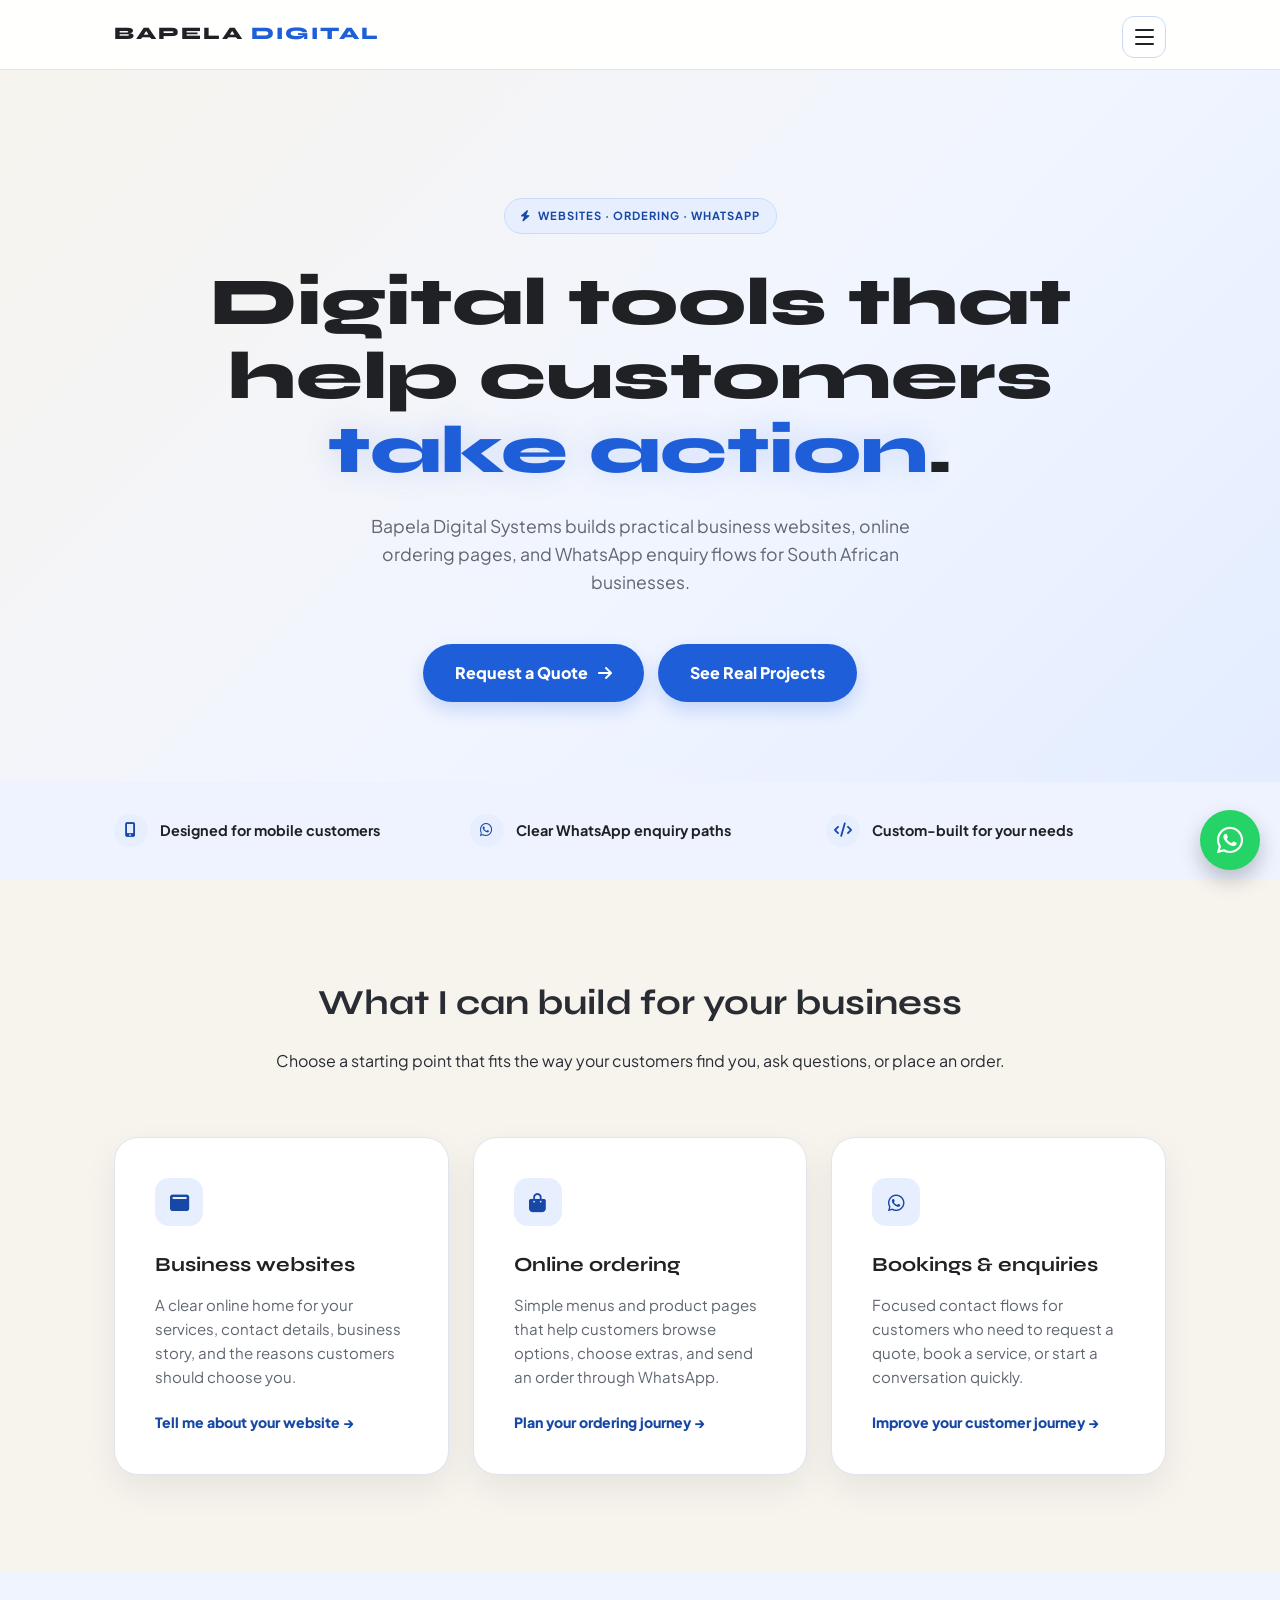
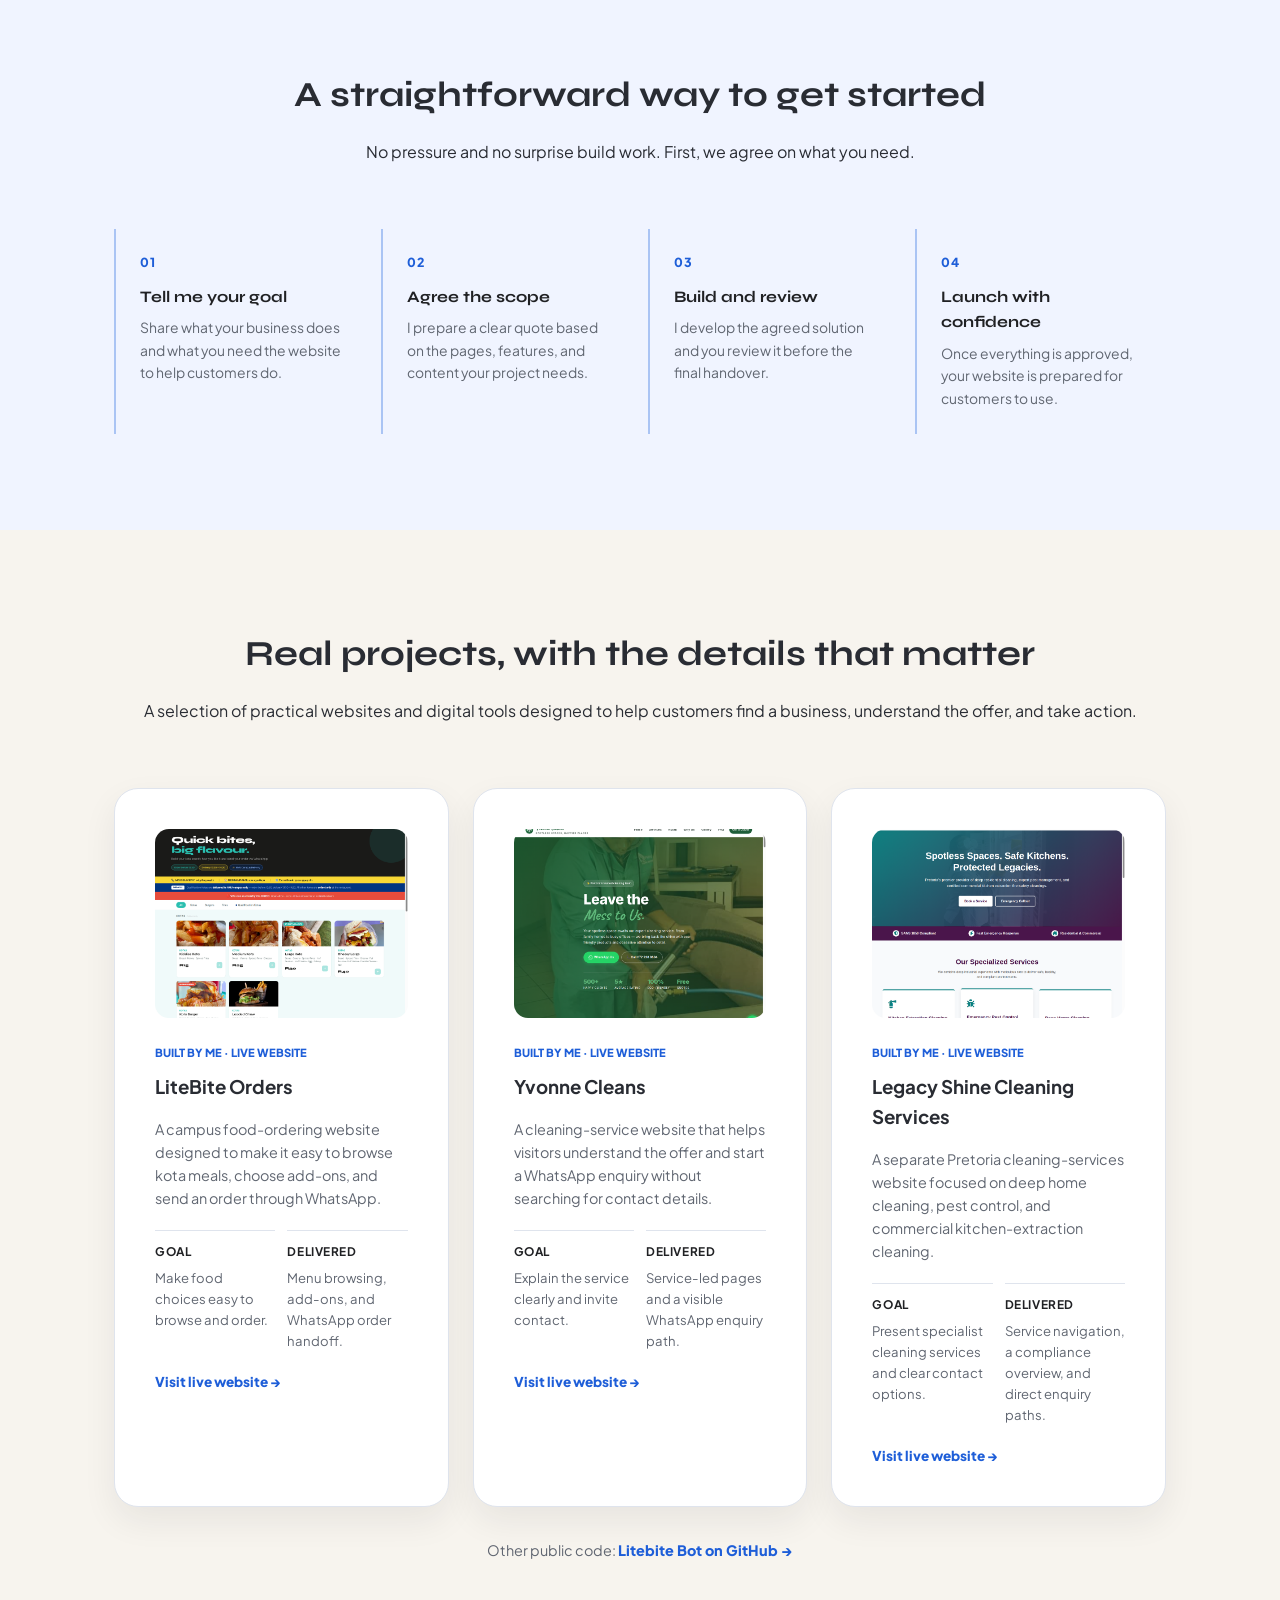
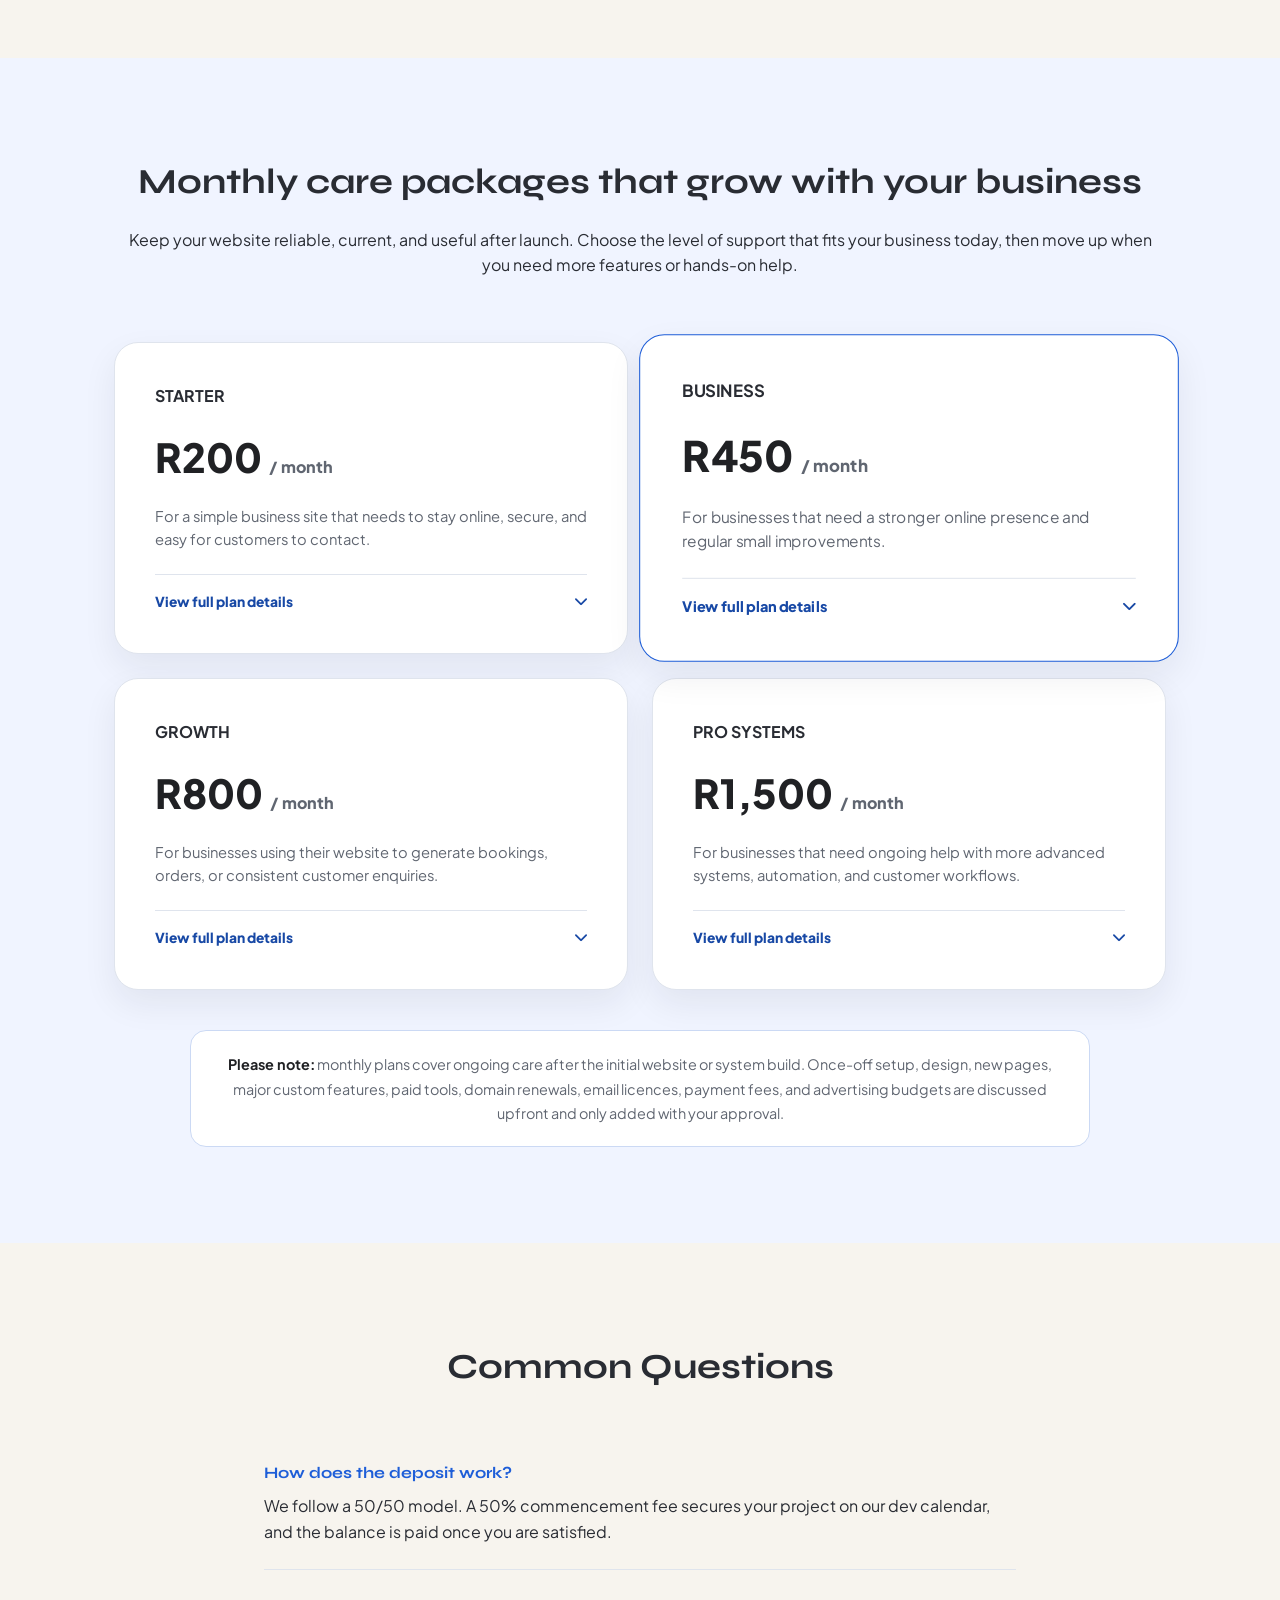
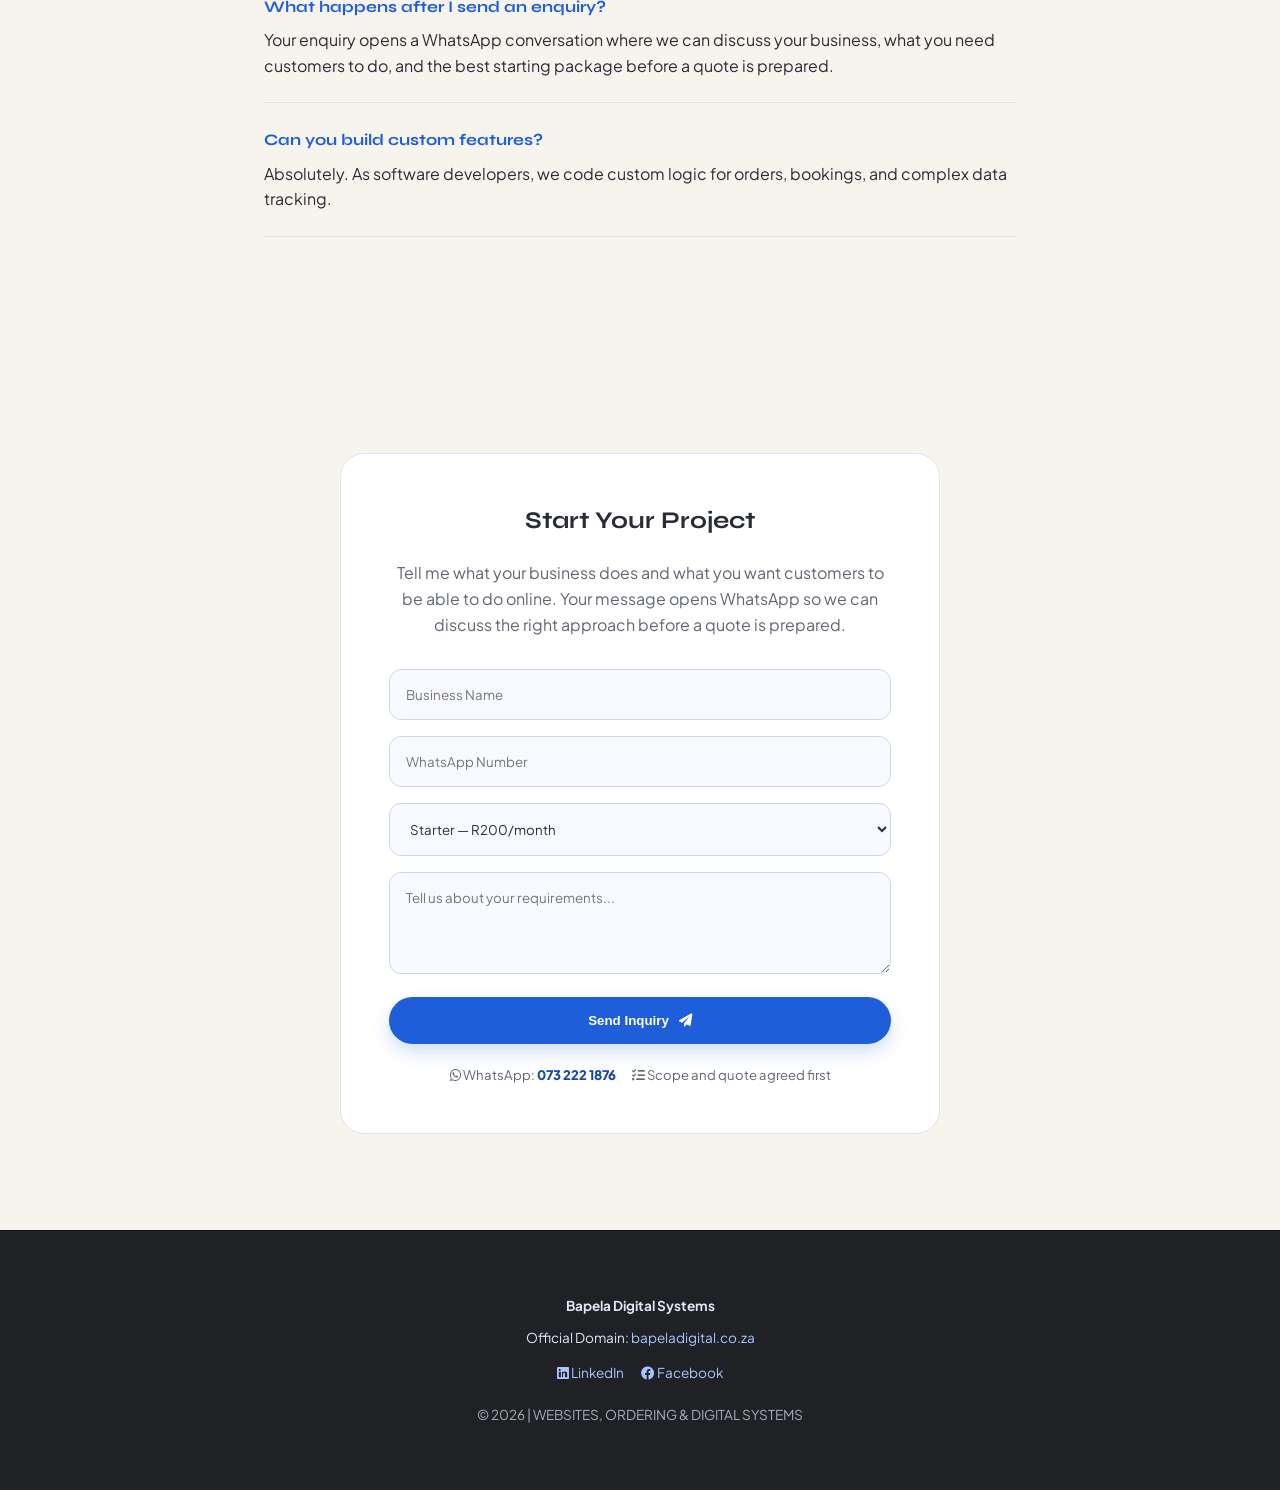
==== commit e3108c53: "feat: prefill enquiries from services" ====
--- a/index.html
+++ b/index.html
@@ -96,10 +96,13 @@
     .proof-bar { display: grid; grid-template-columns: repeat(3, 1fr); gap: 1rem; }
     .proof-item { display: flex; gap: 0.75rem; align-items: center; color: var(--ink); font-size: 0.9rem; font-weight: 700; }
     .proof-item i { width: 2.1rem; height: 2.1rem; display: grid; place-items: center; border-radius: 50%; background: #e7efff; color: var(--brand-strong); }
-    .service-card { min-height: 100%; }
+    .service-card { display: flex; flex-direction: column; min-height: 100%; }
     .service-icon { display: grid; place-items: center; width: 3rem; height: 3rem; border-radius: 14px; background: #e7efff; color: var(--brand-strong); font-size: 1.2rem; margin-bottom: 1.4rem; }
     .service-card h3 { font-family: 'Syne', sans-serif; font-size: 1.25rem; margin-bottom: 0.75rem; color: var(--ink); }
     .service-card p { color: var(--sub); font-size: 0.94rem; }
+    .service-enquiry { color: var(--brand-strong); font-size: 0.88rem; font-weight: 800; margin-top: auto; padding-top: 1.4rem; text-decoration: none; }
+    .service-enquiry:hover, .service-enquiry:focus-visible { color: var(--brand); text-decoration: underline; }
+    .service-enquiry:focus-visible { outline: 3px solid var(--brand); outline-offset: 4px; }
     .process-grid { display: grid; grid-template-columns: repeat(4, 1fr); gap: 1rem; }
     .step { position: relative; padding: 1.5rem; border-left: 2px solid #aac4f4; }
     .step-number { display: block; color: var(--brand); font-weight: 800; font-size: 0.78rem; letter-spacing: 0.1em; margin-bottom: 0.7rem; }
@@ -316,16 +319,19 @@
         <div class="service-icon"><i class="fas fa-window-maximize" aria-hidden="true"></i></div>
         <h3>Business websites</h3>
         <p>A clear online home for your services, contact details, business story, and the reasons customers should choose you.</p>
+        <a class="service-enquiry" href="#contact" data-service="a business website">Tell me about your website →</a>
       </article>
       <article class="card service-card">
         <div class="service-icon"><i class="fas fa-bag-shopping" aria-hidden="true"></i></div>
         <h3>Online ordering</h3>
         <p>Simple menus and product pages that help customers browse options, choose extras, and send an order through WhatsApp.</p>
+        <a class="service-enquiry" href="#contact" data-service="an ordering experience">Plan your ordering journey →</a>
       </article>
       <article class="card service-card">
         <div class="service-icon"><i class="fab fa-whatsapp" aria-hidden="true"></i></div>
         <h3>Bookings &amp; enquiries</h3>
         <p>Focused contact flows for customers who need to request a quote, book a service, or start a conversation quickly.</p>
+        <a class="service-enquiry" href="#contact" data-service="a booking or enquiry flow">Improve your customer journey →</a>
       </article>
     </div>
   </div>
@@ -569,6 +575,30 @@
   primaryMenu.addEventListener('click', closeMenu);
   document.addEventListener('click', (event) => { if (!event.target.closest('.menu-wrap')) closeMenu(); });
   document.addEventListener('keydown', (event) => { if (event.key === 'Escape') closeMenu(); });
+
+  document.querySelectorAll('.service-enquiry').forEach((link) => {
+    link.addEventListener('click', (event) => {
+      event.preventDefault();
+      const service = link.dataset.service;
+      const message = document.getElementById('msg');
+      const name = document.getElementById('name');
+
+      if (service && message && !message.value.trim()) {
+        message.value = `I'm interested in ${service}. Please tell me the best way to get started.`;
+      }
+
+      document.getElementById('contact').scrollIntoView({ behavior: 'smooth', block: 'start' });
+      window.setTimeout(() => name?.focus({ preventScroll: true }), 450);
+    });
+  });
+
+  if ('serviceWorker' in navigator) {
+    window.addEventListener('load', () => {
+      navigator.serviceWorker.register('/service-worker.js').catch((error) => {
+        console.warn('Bapela Digital offline support could not be registered.', error);
+      });
+    });
+  }
 </script>
 
 </body>
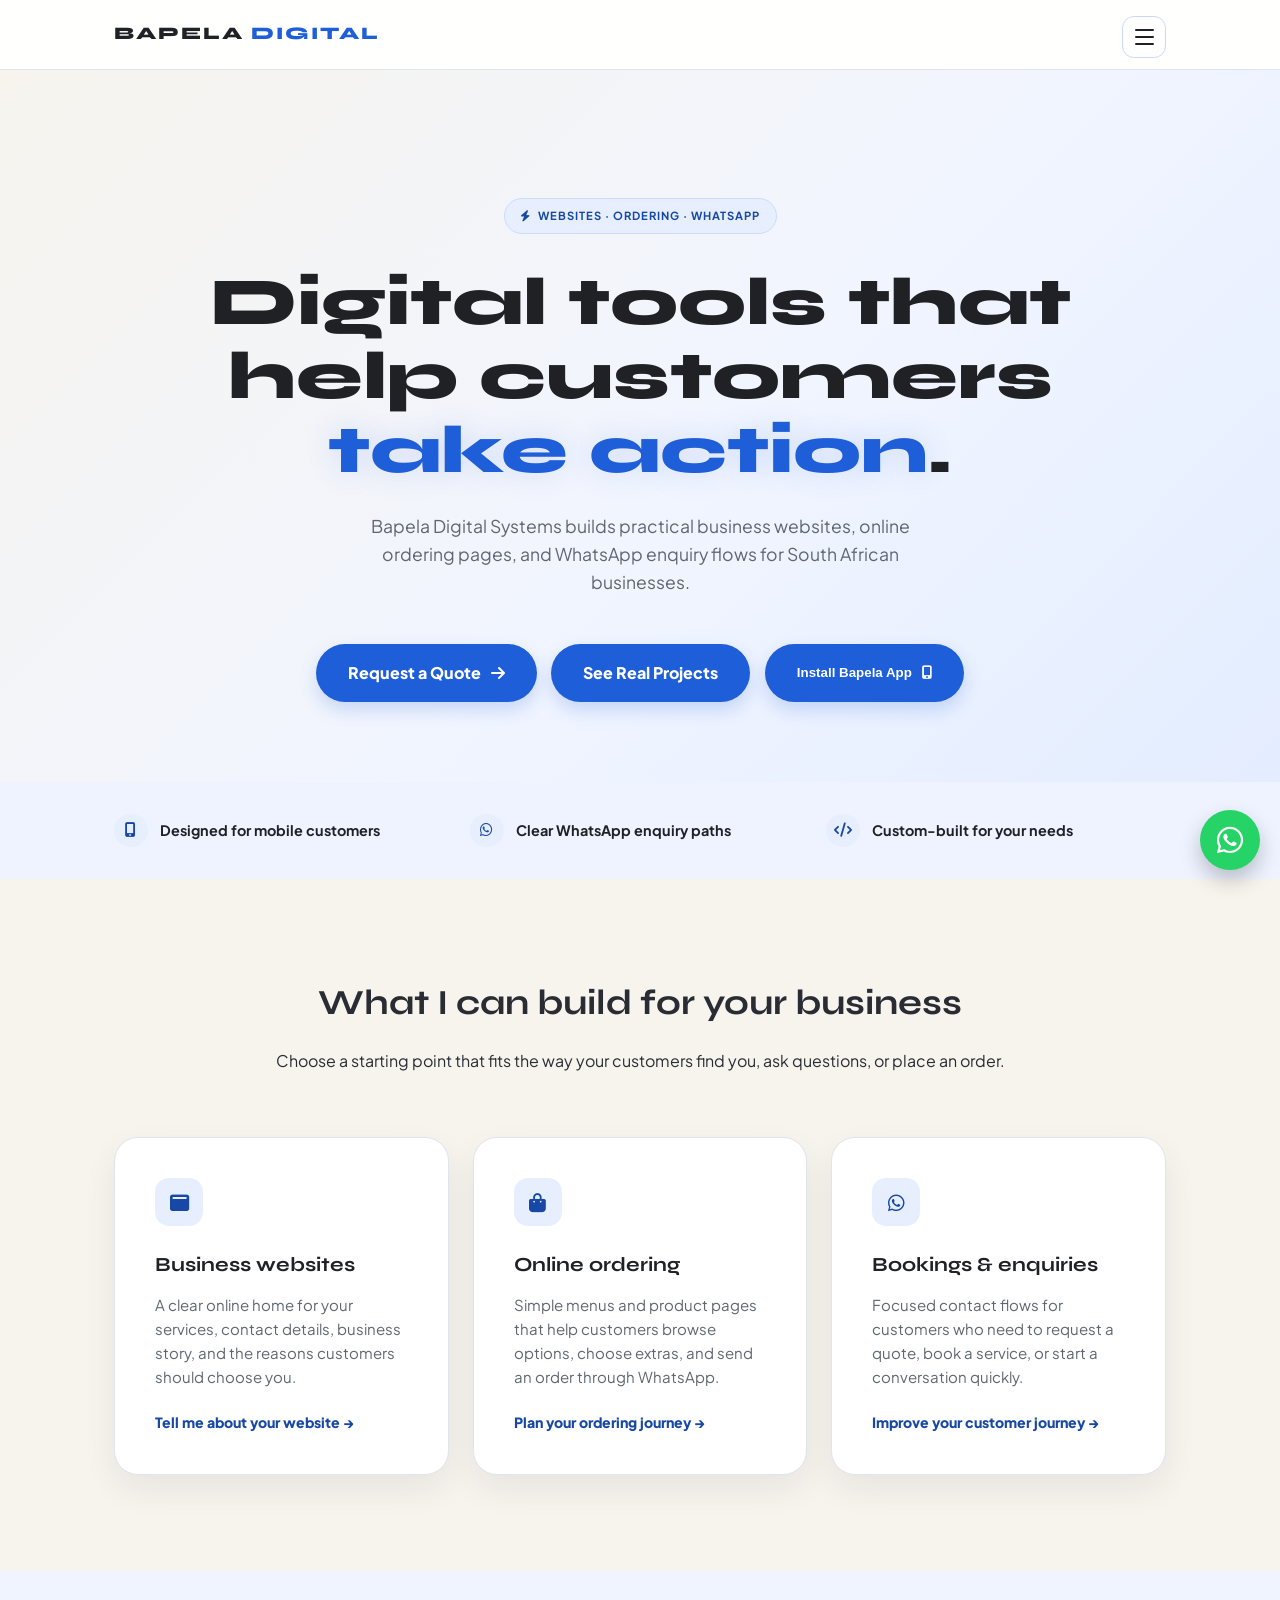
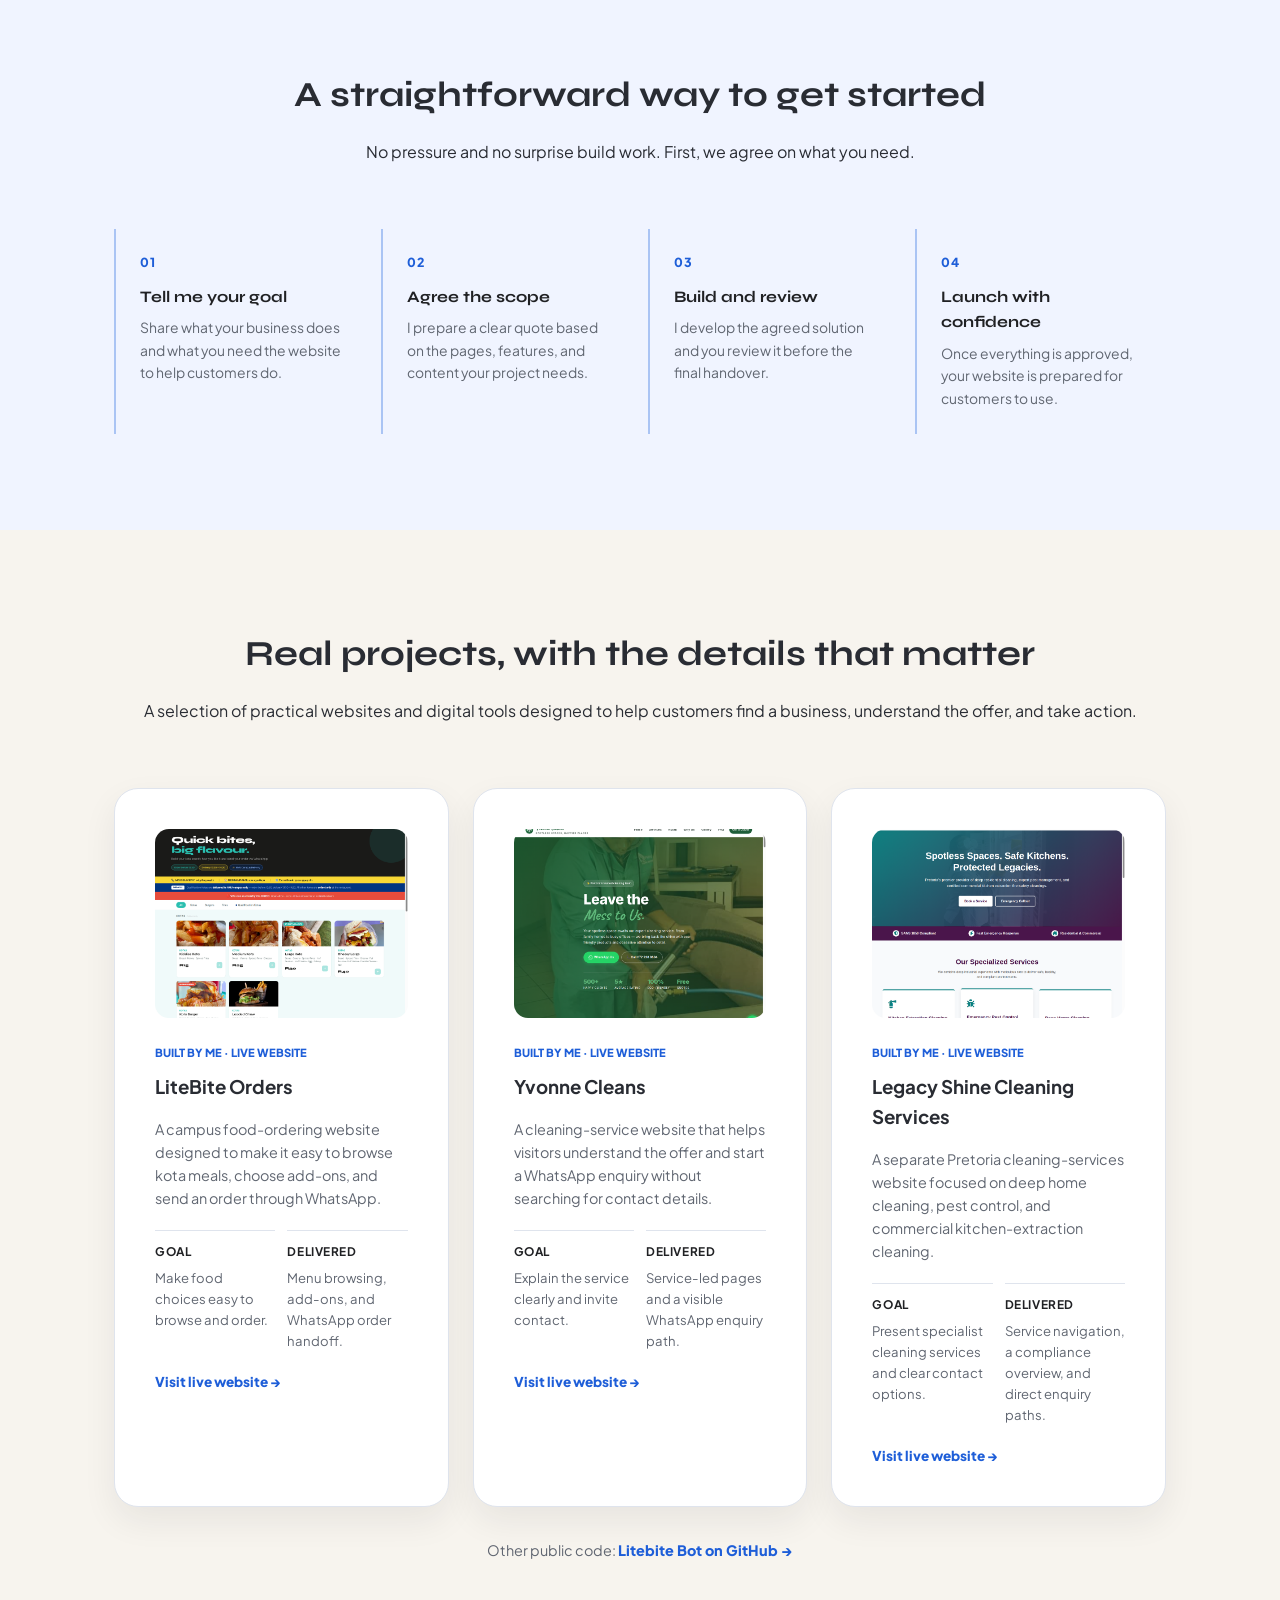
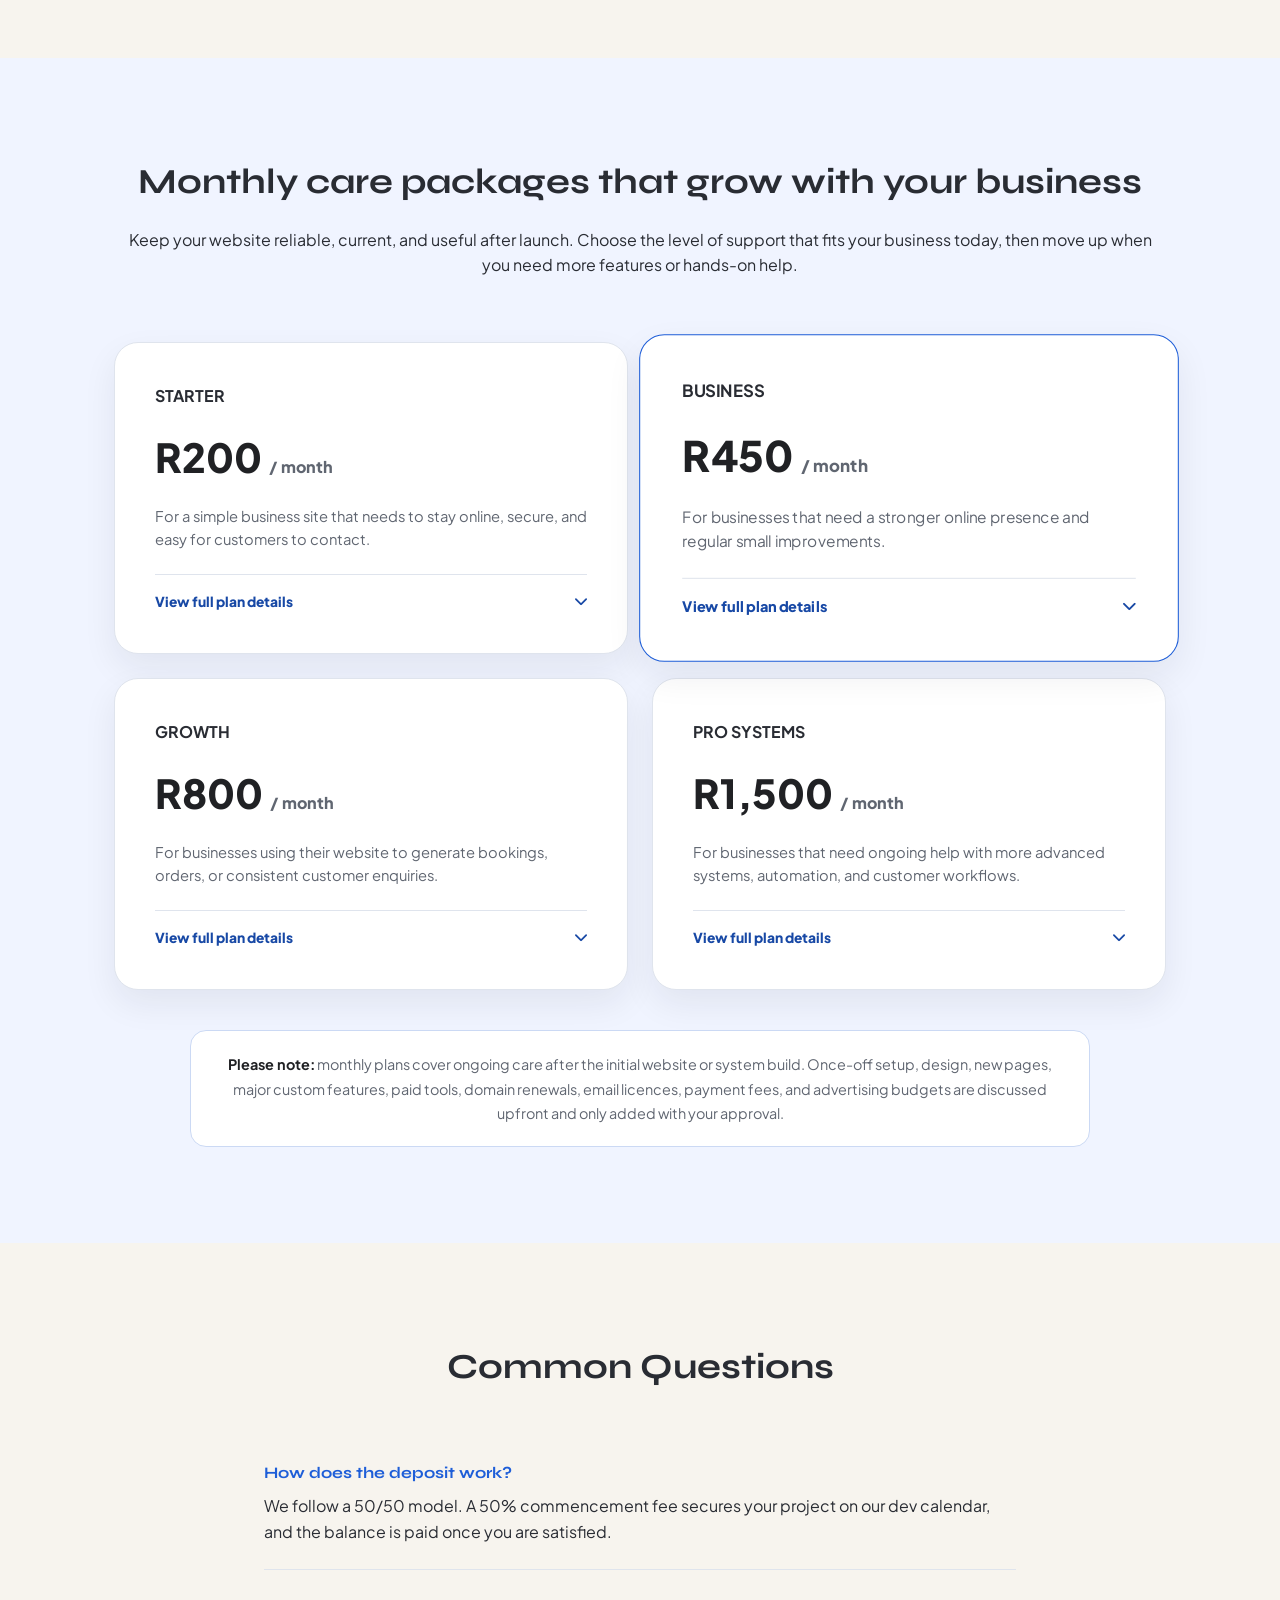
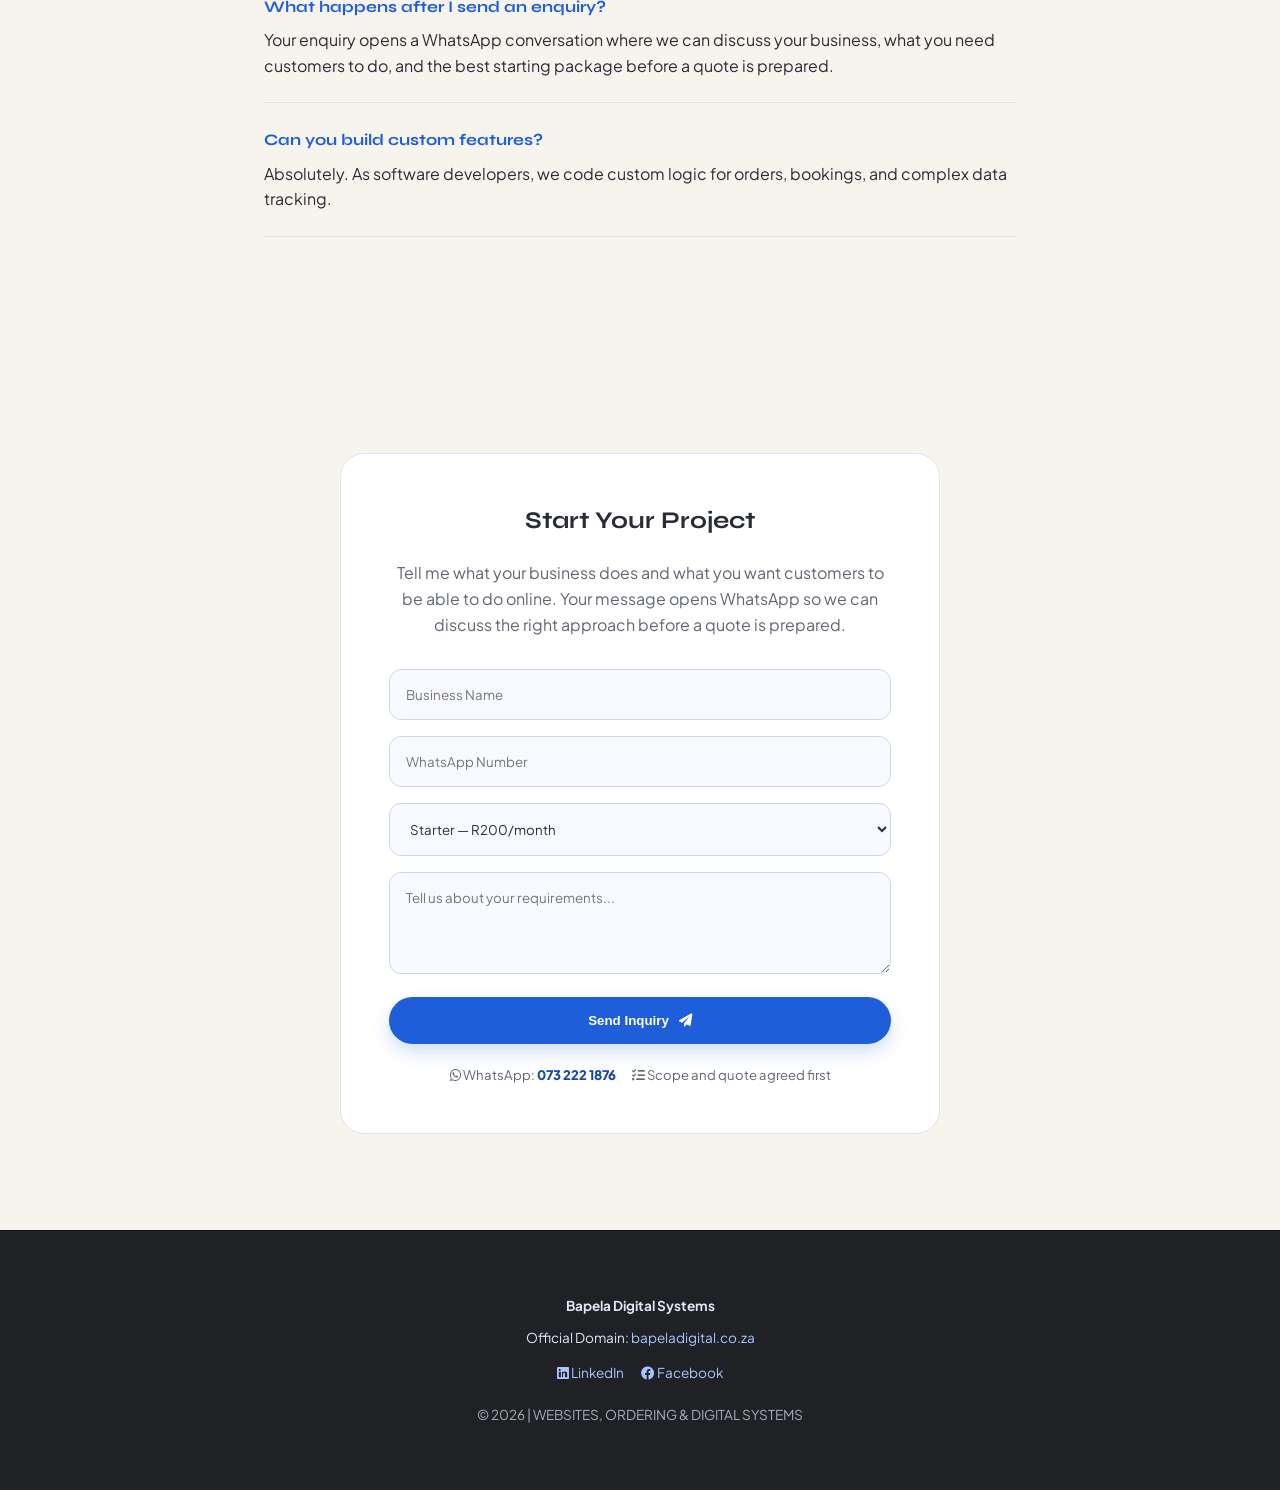
==== commit e193141b: "feat: add web app install prompt" ====
--- a/index.html
+++ b/index.html
@@ -294,6 +294,7 @@
     <div class="hero-actions">
       <a href="#contact" class="btn">Request a Quote <i class="fas fa-arrow-right"></i></a>
       <a href="#cases" class="btn btn-outline">See Real Projects</a>
+      <button class="btn btn-outline" id="install-app" type="button" hidden>Install Bapela App <i class="fas fa-mobile-screen-button" aria-hidden="true"></i></button>
     </div>
   </div>
 </section>
@@ -592,6 +593,28 @@
     });
   });
 
+  const installAppButton = document.getElementById('install-app');
+  let installPrompt;
+
+  window.addEventListener('beforeinstallprompt', (event) => {
+    event.preventDefault();
+    installPrompt = event;
+    installAppButton.hidden = false;
+  });
+
+  installAppButton.addEventListener('click', async () => {
+    if (!installPrompt) return;
+    installPrompt.prompt();
+    await installPrompt.userChoice;
+    installPrompt = null;
+    installAppButton.hidden = true;
+  });
+
+  window.addEventListener('appinstalled', () => {
+    installPrompt = null;
+    installAppButton.hidden = true;
+  });
+
   if ('serviceWorker' in navigator) {
     window.addEventListener('load', () => {
       navigator.serviceWorker.register('/service-worker.js').catch((error) => {
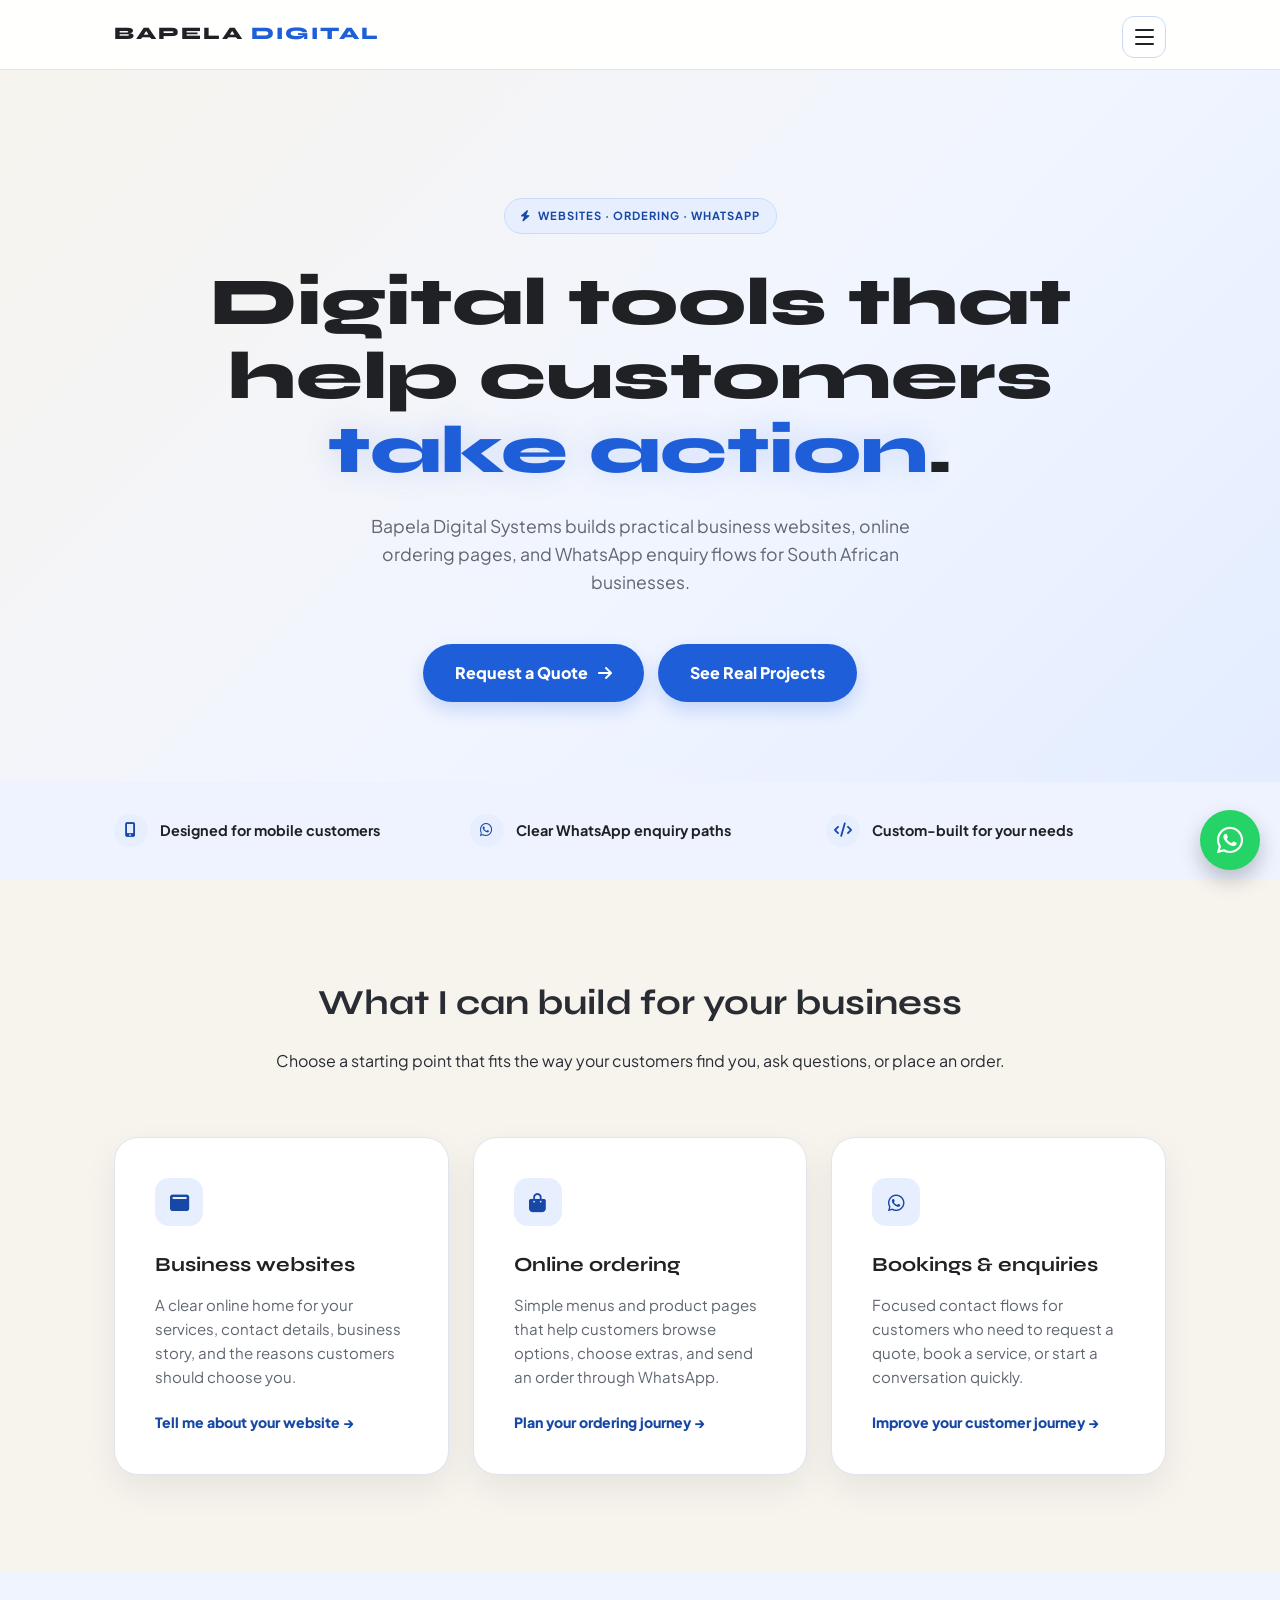
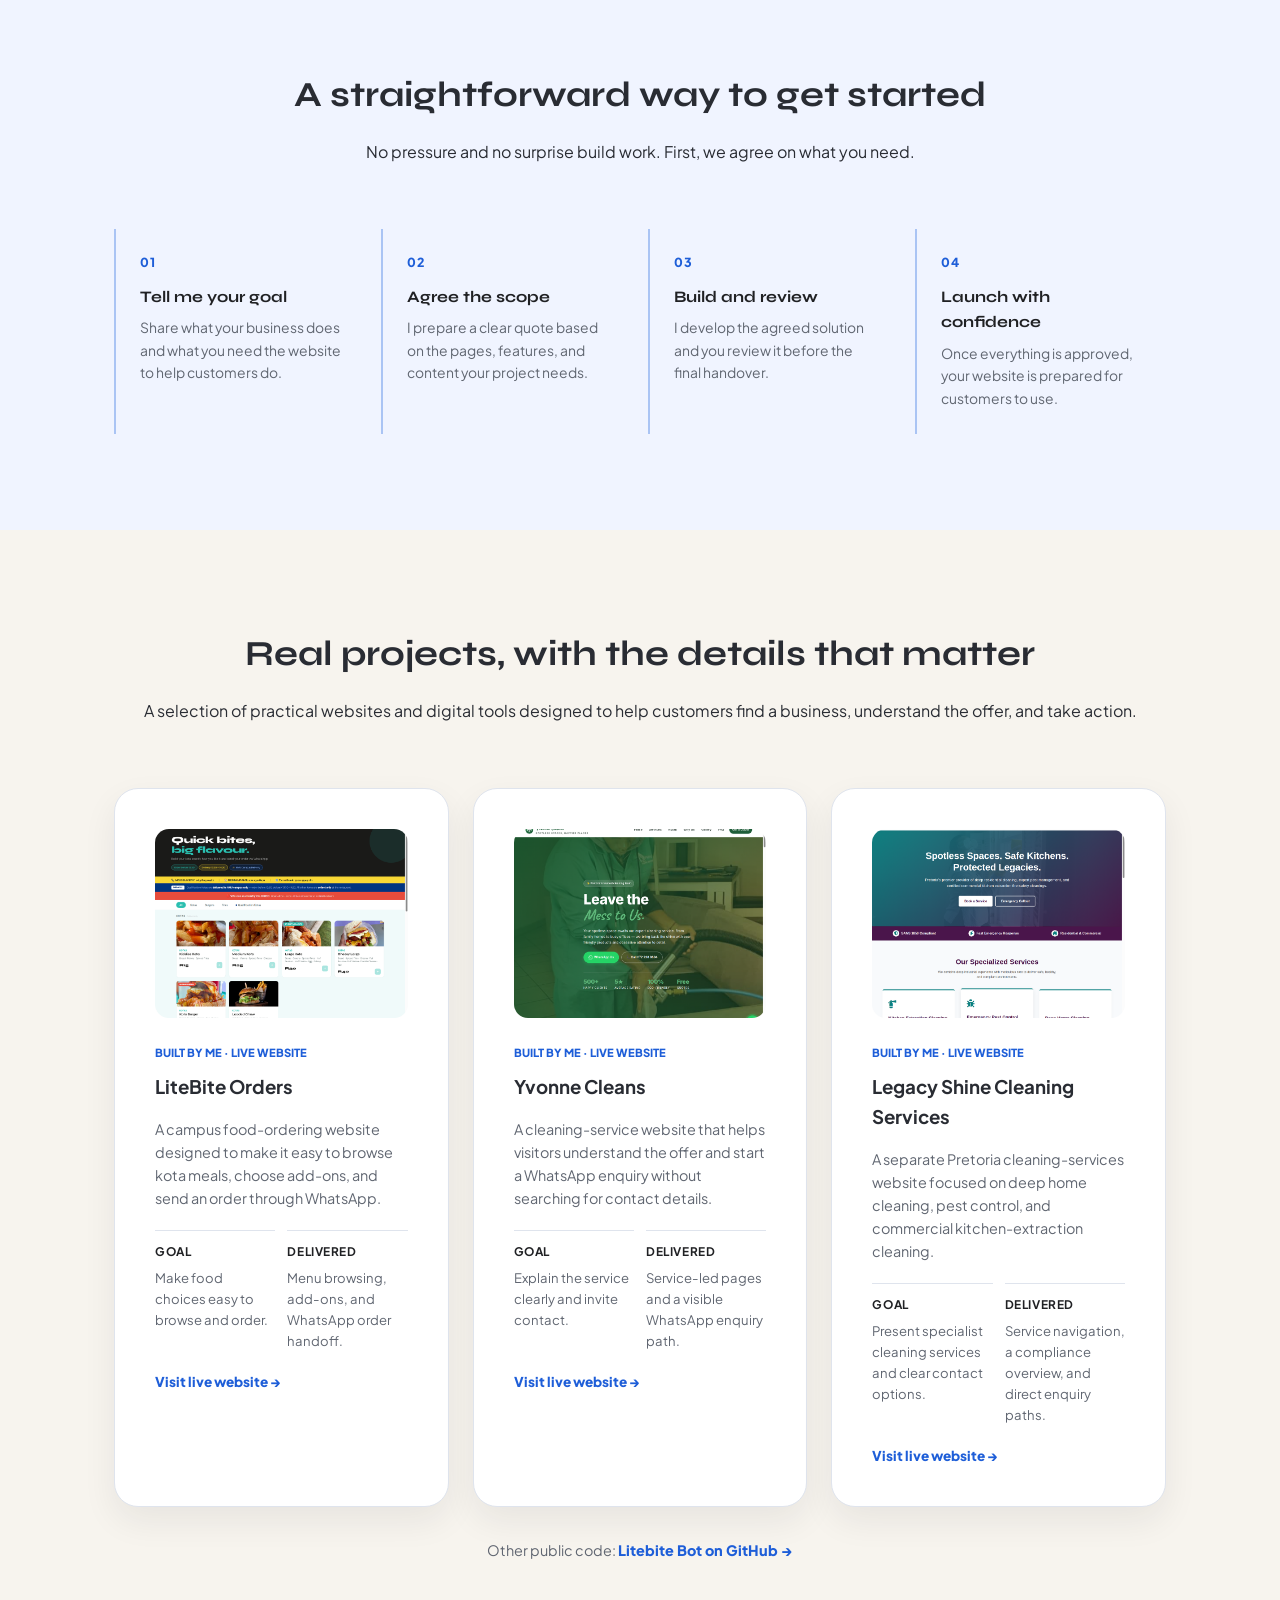
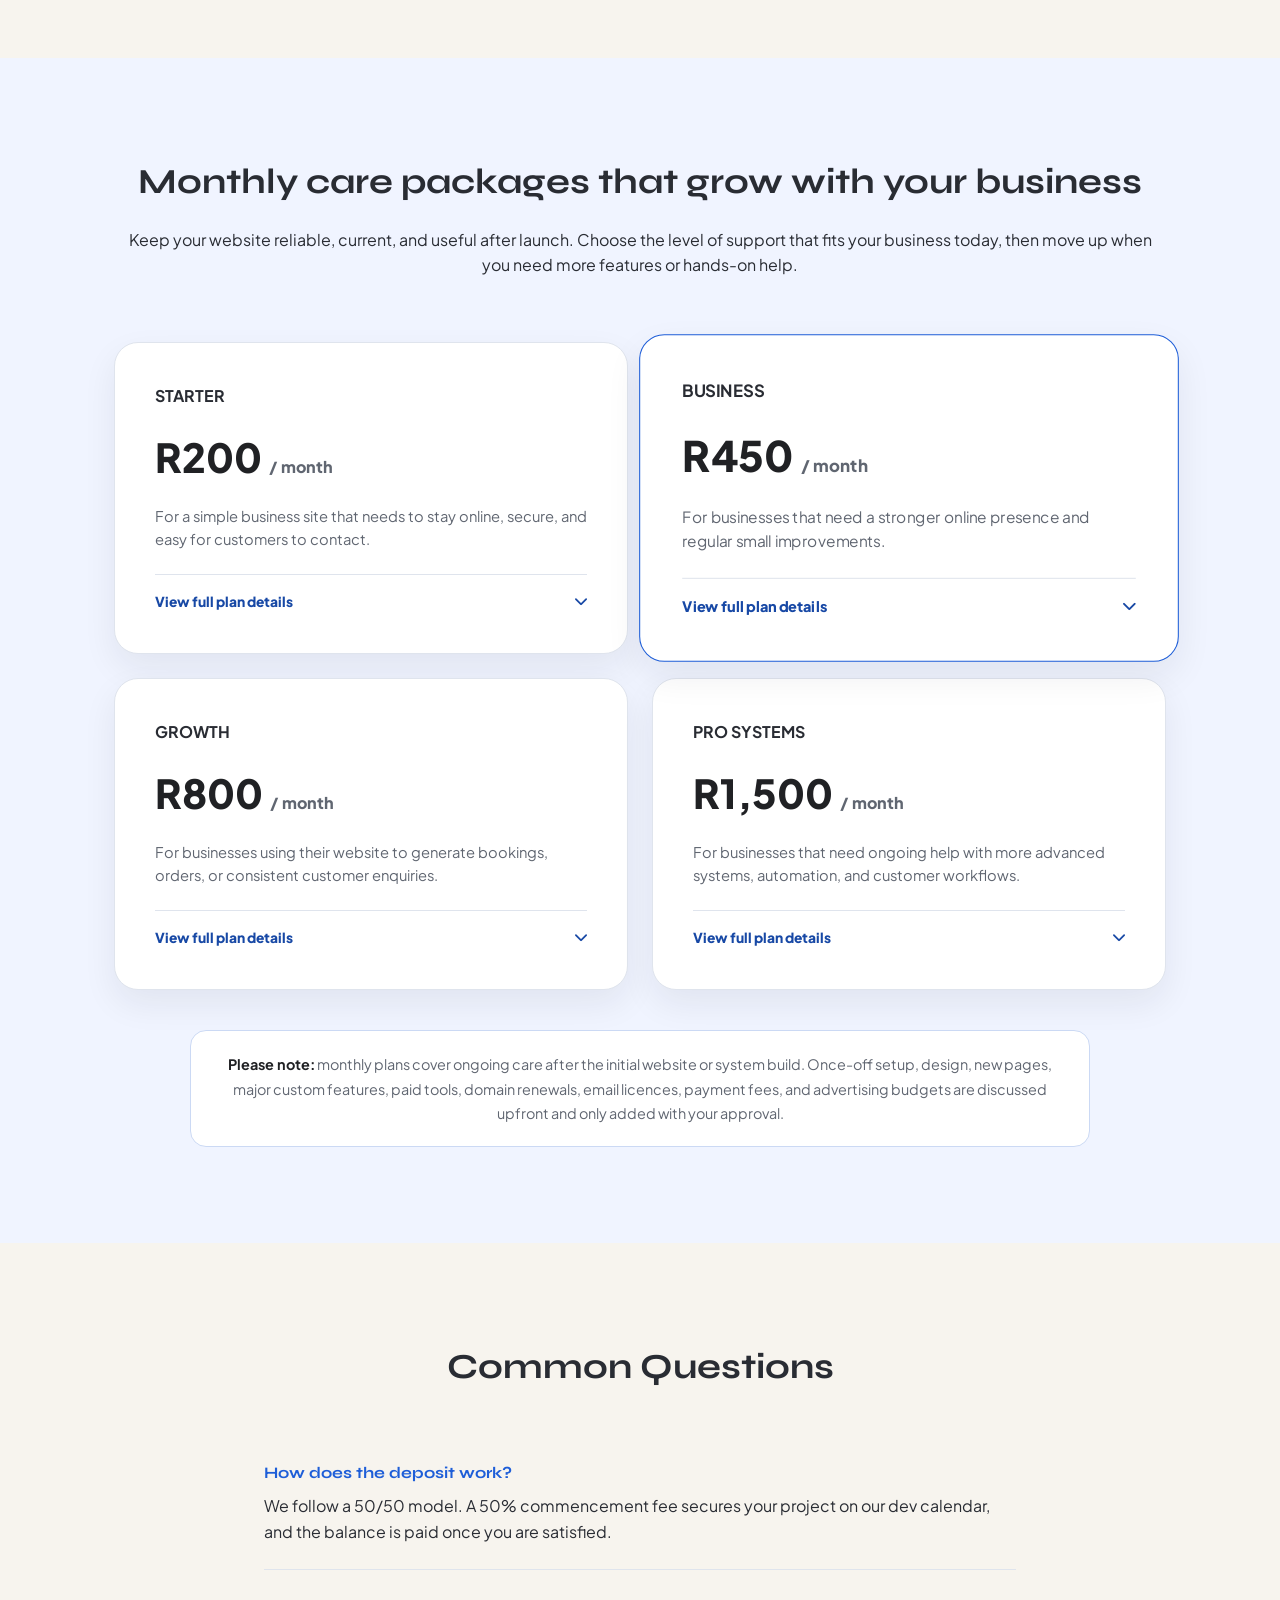
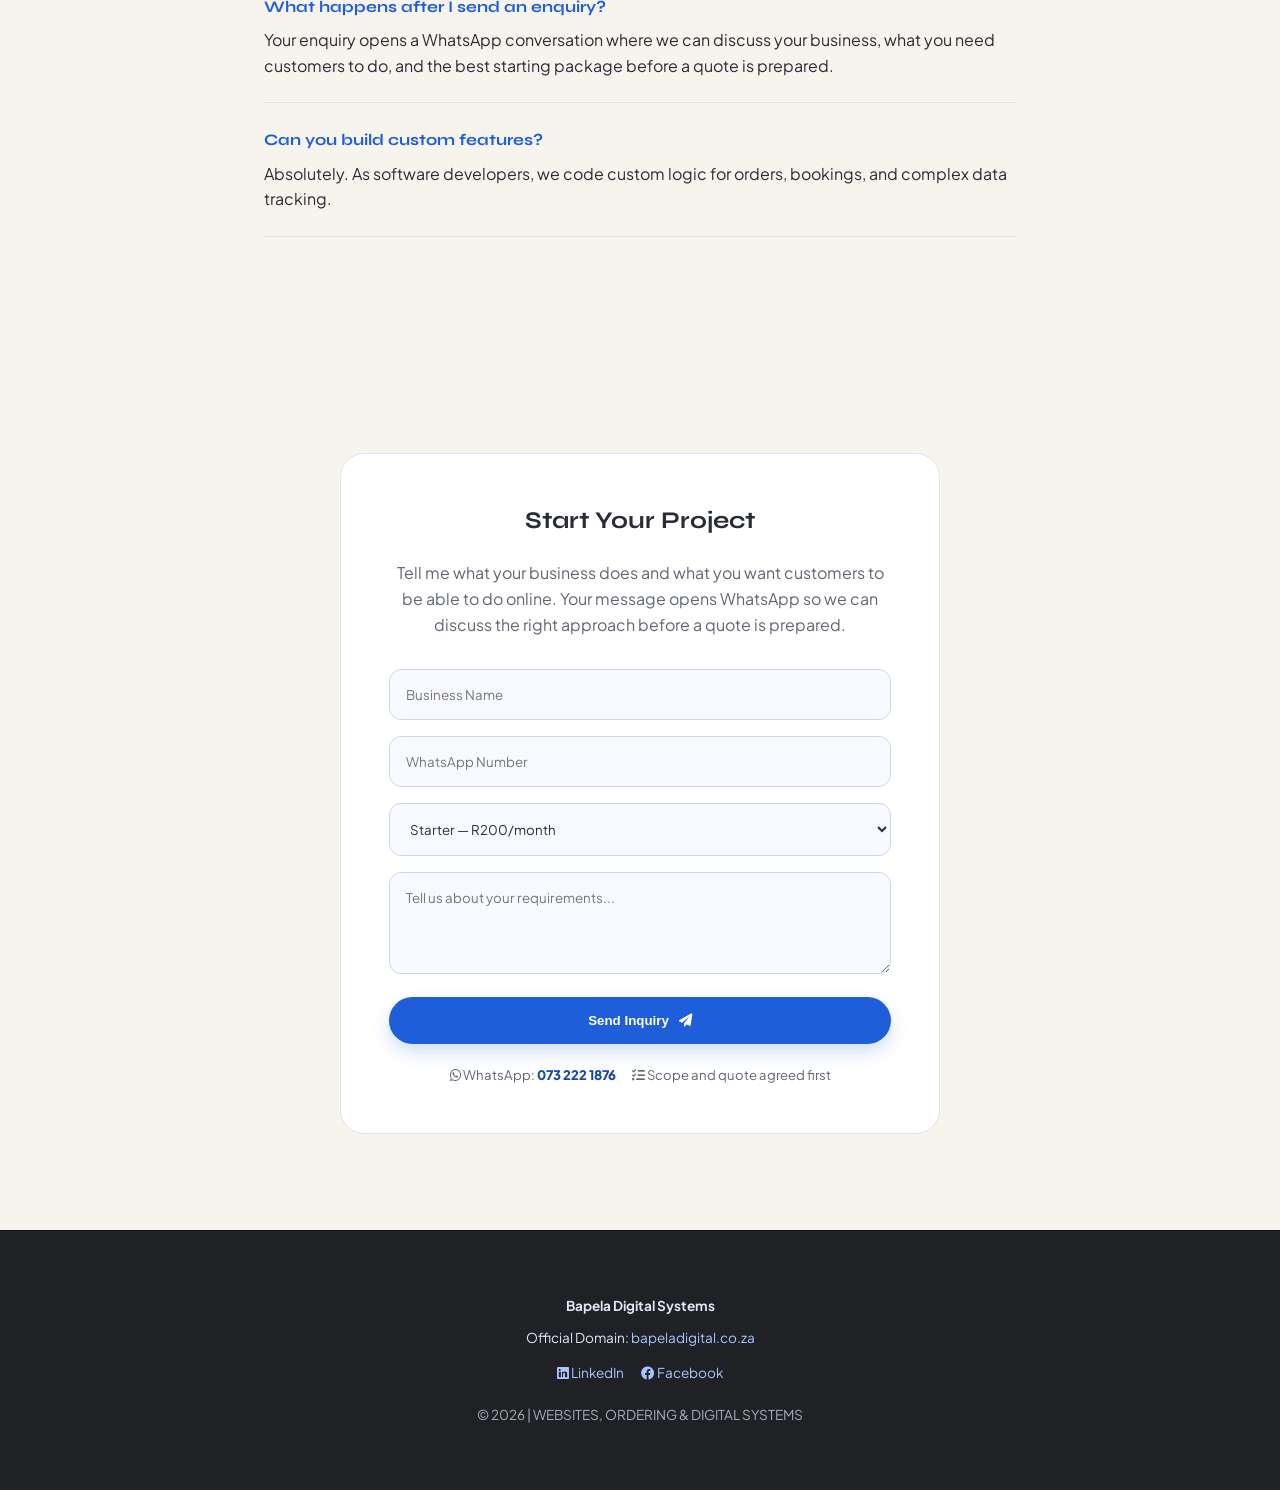
==== commit b760d7d0: "Remove Bapela app install prompt" ====
--- a/index.html
+++ b/index.html
@@ -144,6 +144,8 @@
     .form-wrap { background: var(--card); padding: 3rem; border-radius: var(--radius); border: 1px solid var(--border); max-width: 600px; margin: 0 auto; }
     input, select, textarea { width: 100%; background: #f8faff; border: 1px solid #cbd7ed; padding: 1rem; border-radius: 12px; color: var(--text); margin-bottom: 1rem; font-family: inherit; }
     .contact-intro { max-width: 600px; text-align: center; color: var(--sub); margin: -0.75rem auto 2rem; }
+    .contact-error { background: #fff0ed; border: 1px solid #f1b8ac; border-radius: 12px; color: #8a2c1e; font-size: 0.88rem; line-height: 1.45; margin: 0 0 1rem; padding: 0.8rem 1rem; }
+    input[aria-invalid="true"] { border-color: #c74632; box-shadow: 0 0 0 3px rgba(199, 70, 50, 0.12); }
     .contact-meta { display: flex; justify-content: center; gap: 1rem; flex-wrap: wrap; color: var(--sub); font-size: 0.82rem; margin-top: 1.25rem; }
     .contact-meta a { color: var(--brand-strong); font-weight: 800; text-decoration: none; }
 
@@ -294,7 +296,6 @@
     <div class="hero-actions">
       <a href="#contact" class="btn">Request a Quote <i class="fas fa-arrow-right"></i></a>
       <a href="#cases" class="btn btn-outline">See Real Projects</a>
-      <button class="btn btn-outline" id="install-app" type="button" hidden>Install Bapela App <i class="fas fa-mobile-screen-button" aria-hidden="true"></i></button>
     </div>
   </div>
 </section>
@@ -525,8 +526,9 @@
     <div class="form-wrap">
       <h2 style="text-align: center; margin-bottom: 2rem; font-family: 'Syne';">Start Your Project</h2>
       <p class="contact-intro">Tell me what your business does and what you want customers to be able to do online. Your message opens WhatsApp so we can discuss the right approach before a quote is prepared.</p>
-      <input type="text" id="name" placeholder="Business Name">
-      <input type="tel" id="phone" placeholder="WhatsApp Number">
+      <p class="contact-error" id="contact-error" role="alert" hidden>Please add your business name and WhatsApp number before starting the conversation.</p>
+      <input type="text" id="name" placeholder="Business Name" aria-label="Business name" aria-describedby="contact-error">
+      <input type="tel" id="phone" placeholder="WhatsApp Number" aria-label="WhatsApp number" aria-describedby="contact-error">
       <select id="package">
         <option>Starter — R200/month</option>
         <option>Business — R450/month</option>
@@ -558,8 +560,21 @@
     const phone = document.getElementById('phone').value;
     const pkg = document.getElementById('package').value;
     const msg = document.getElementById('msg').value;
-
-    if(!name || !phone) return alert('Please provide your name and number.');
+    const contactError = document.getElementById('contact-error');
+    const nameInput = document.getElementById('name');
+    const phoneInput = document.getElementById('phone');
+
+    if(!name || !phone) {
+      contactError.hidden = false;
+      nameInput.setAttribute('aria-invalid', String(!name));
+      phoneInput.setAttribute('aria-invalid', String(!phone));
+      (!name ? nameInput : phoneInput).focus();
+      return;
+    }
+
+    contactError.hidden = true;
+    nameInput.removeAttribute('aria-invalid');
+    phoneInput.removeAttribute('aria-invalid');
 
     const text = `New Bapela Digital Inquiry\n\nBusiness: ${name}\nWhatsApp: ${phone}\nPackage: ${pkg}\nMessage: ${msg}`;
     window.open(`https://wa.me/27732221876?text=${encodeURIComponent(text)}`, '_blank', 'noopener');
@@ -593,28 +608,6 @@
     });
   });
 
-  const installAppButton = document.getElementById('install-app');
-  let installPrompt;
-
-  window.addEventListener('beforeinstallprompt', (event) => {
-    event.preventDefault();
-    installPrompt = event;
-    installAppButton.hidden = false;
-  });
-
-  installAppButton.addEventListener('click', async () => {
-    if (!installPrompt) return;
-    installPrompt.prompt();
-    await installPrompt.userChoice;
-    installPrompt = null;
-    installAppButton.hidden = true;
-  });
-
-  window.addEventListener('appinstalled', () => {
-    installPrompt = null;
-    installAppButton.hidden = true;
-  });
-
   if ('serviceWorker' in navigator) {
     window.addEventListener('load', () => {
       navigator.serviceWorker.register('/service-worker.js').catch((error) => {
